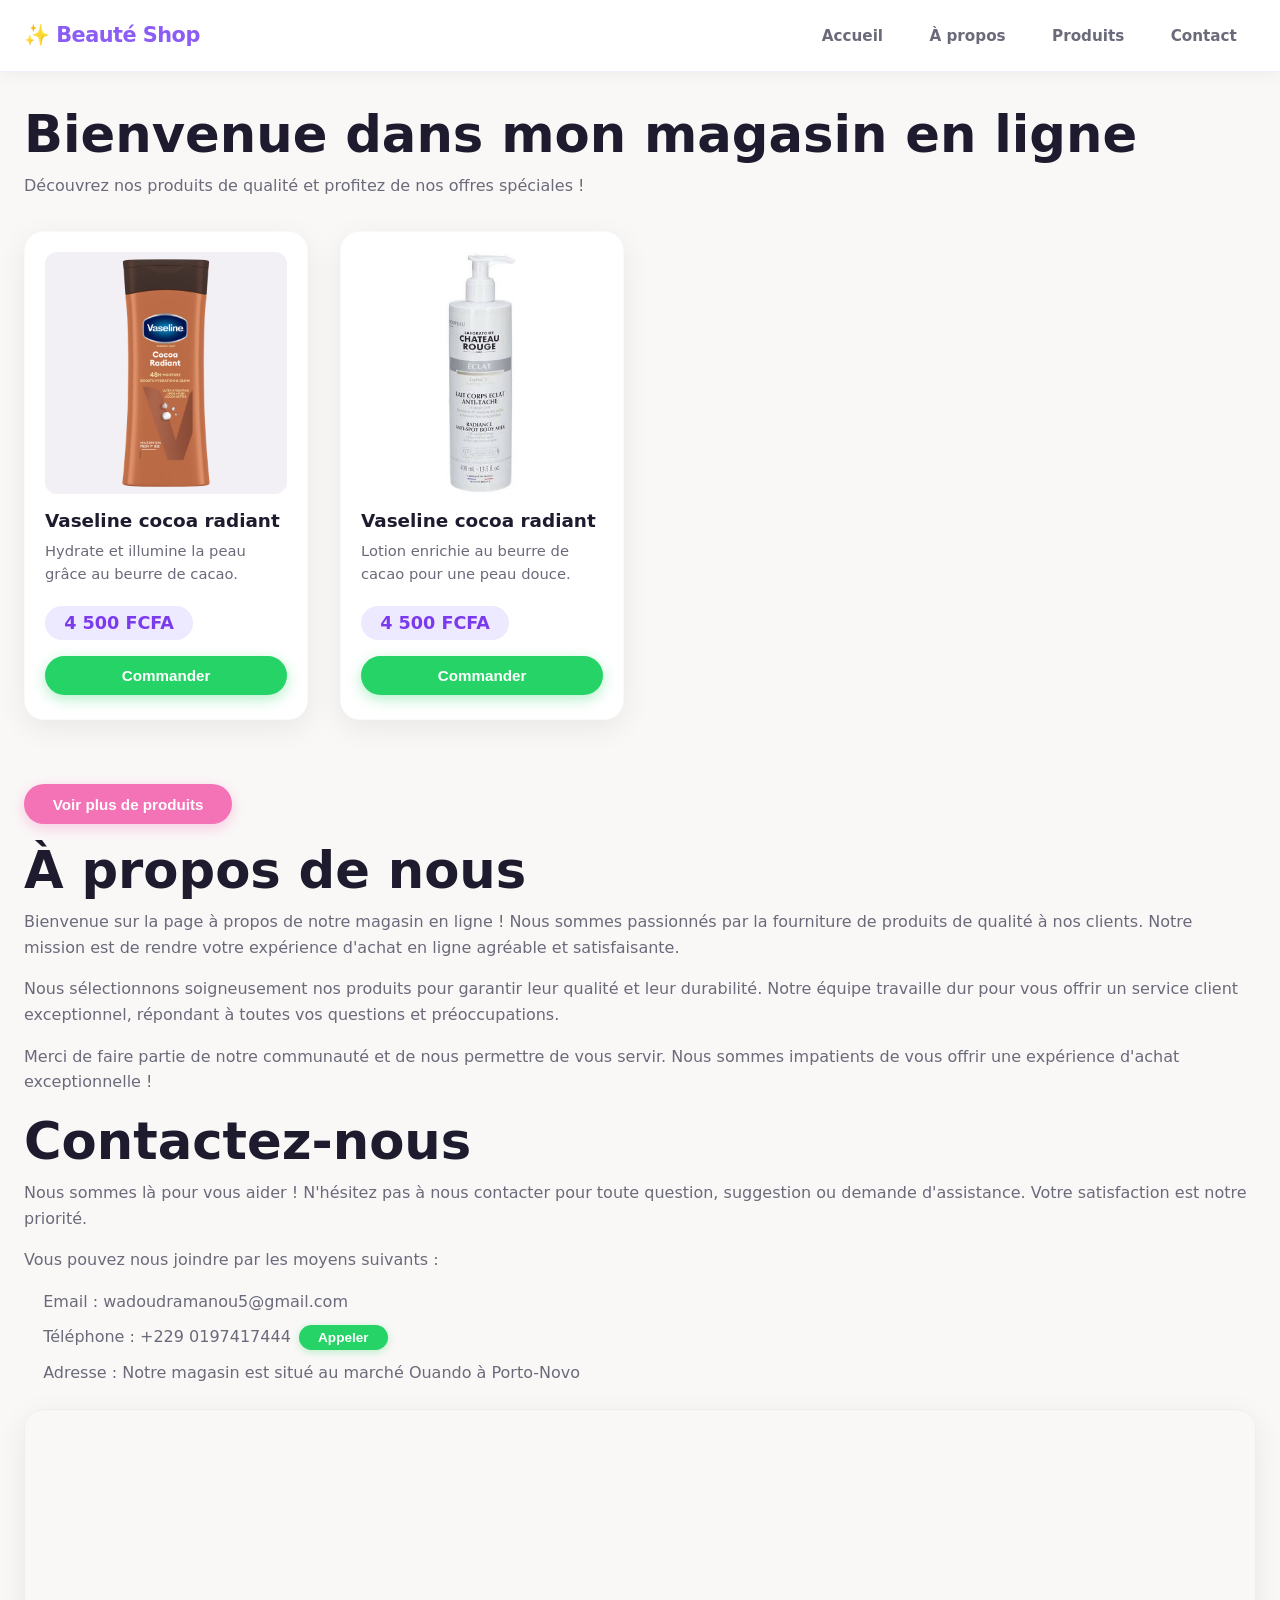
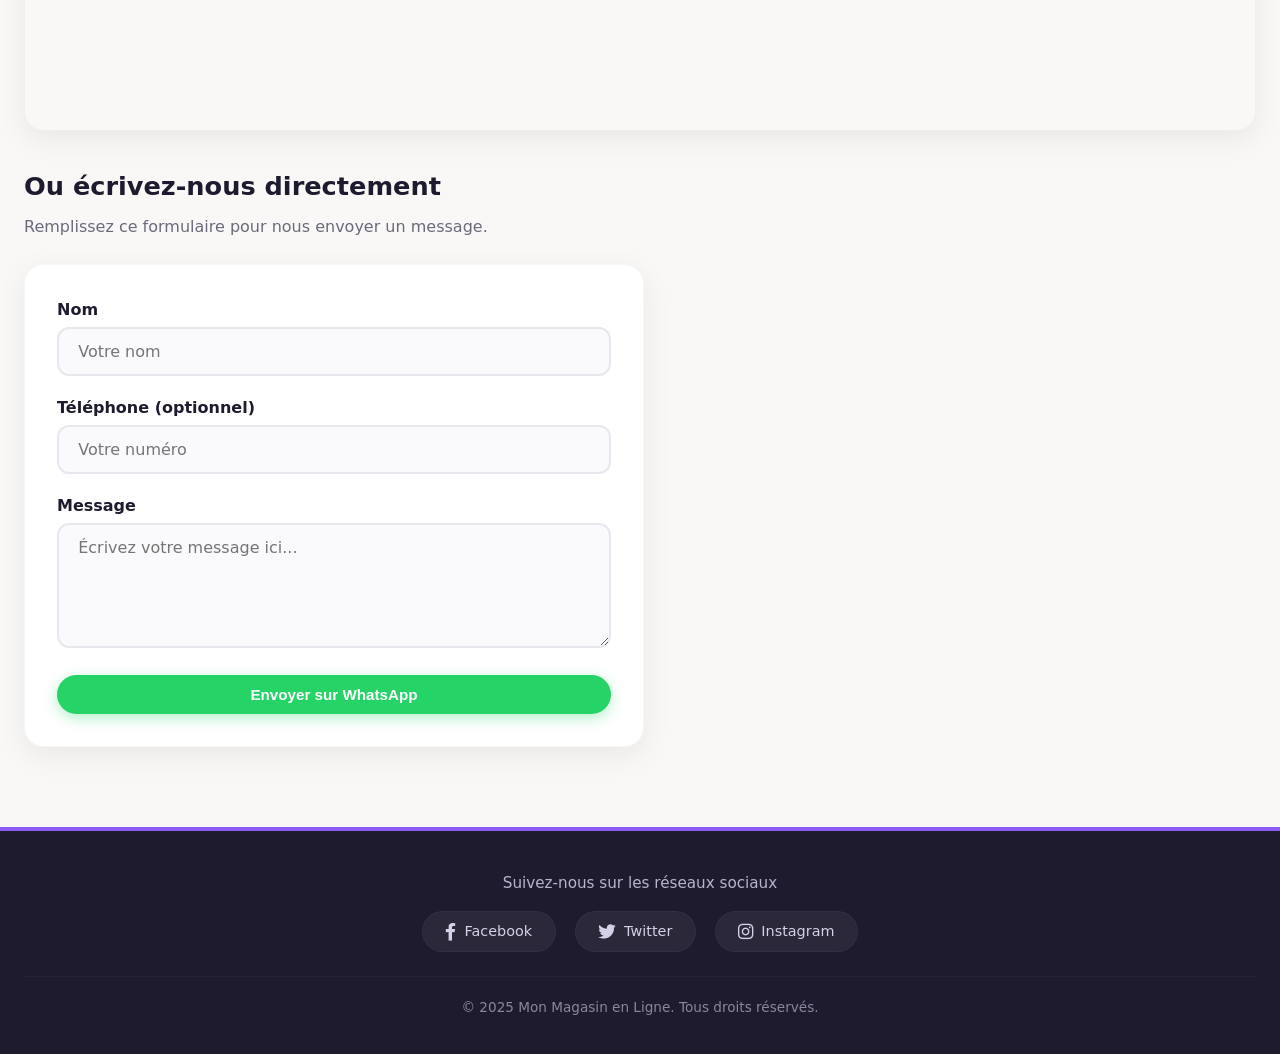
==== index.html @ 0a206b2e "bbbbbb" ====
<!DOCTYPE html>
<html lang="fr">
<head>
    <meta charset="UTF-8" />
    <meta name="viewport" content="width=device-width, initial-scale=1.0" />
    <title>Magasin en ligne - Cosmétiques</title>
    <!-- Font Awesome 6 -->
    <link rel="stylesheet" href="https://cdnjs.cloudflare.com/ajax/libs/font-awesome/6.0.0-beta3/css/all.min.css" />
    <style>
        /* ============================================================
                   RESET & BASE
                   ============================================================ */
        *,
        *::before,
        *::after {
            margin: 0;
            padding: 0;
            box-sizing: border-box;
        }

        html {
            scroll-behavior: smooth;
        }

        body {
            font-family: 'Segoe UI', Roboto, system-ui, -apple-system, sans-serif;
            background: #faf8f7;
            color: #2d2a2a;
            line-height: 1.6;
            display: flex;
            flex-direction: column;
            min-height: 100vh;
        }

        img {
            max-width: 100%;
            height: auto;
            display: block;
        }

        a {
            text-decoration: none;
            color: inherit;
        }

        ul {
            list-style: none;
        }

        /* ============================================================
                   COULEURS & VARIABLES
                   ============================================================ */
        :root {
            --primary: #8b5cf6;
            --primary-dark: #7c3aed;
            --secondary: #f472b6;
            --accent: #fbbf24;
            --dark: #1e1b2e;
            --text: #2d2a2a;
            --text-light: #6b6a7a;
            --bg: #faf8f7;
            --white: #ffffff;
            --shadow: 0 8px 30px rgba(0, 0, 0, 0.07);
            --shadow-hover: 0 16px 48px rgba(0, 0, 0, 0.12);
            --radius: 20px;
            --radius-sm: 12px;
            --transition: 0.3s cubic-bezier(0.4, 0, 0.2, 1);
            --font: 'Segoe UI', Roboto, system-ui, sans-serif;
        }

        /* ============================================================
                   TYPOGRAPHIE
                   ============================================================ */
        h1,
        h2,
        h3,
        h4 {
            font-weight: 700;
            line-height: 1.2;
            color: var(--dark);
        }

        h1 {
            font-size: clamp(2rem, 5vw, 3.2rem);
            margin-bottom: 0.5rem;
        }

        h2 {
            font-size: clamp(1.4rem, 3vw, 2rem);
            margin: 1.5rem 0 0.75rem;
        }

        p {
            margin-bottom: 1rem;
            color: var(--text-light);
        }

        .price {
            font-weight: 700;
            font-size: 1.25rem;
            color: var(--primary-dark);
            background: #ede9fe;
            display: inline-block;
            padding: 0.2rem 1rem;
            border-radius: 40px;
        }

        /* ============================================================
                   HEADER / NAVIGATION
                   ============================================================ */
        header {
            background: var(--white);
            box-shadow: 0 2px 16px rgba(0, 0, 0, 0.05);
            position: sticky;
            top: 0;
            z-index: 1000;
            padding: 0 1.5rem;
            display: flex;
            align-items: center;
            justify-content: space-between;
            min-height: 72px;
            border-bottom: 1px solid rgba(139, 92, 246, 0.10);
        }

        header::before {
            content: "✨ Beauté Shop";
            font-weight: 700;
            font-size: 1.3rem;
            color: var(--primary);
            letter-spacing: -0.5px;
        }

        .menu-toggle {
            display: none;
            flex-direction: column;
            gap: 5px;
            background: transparent;
            border: none;
            cursor: pointer;
            padding: 8px 4px;
            z-index: 1001;
        }

        .menu-toggle .hamburger-line {
            width: 28px;
            height: 3px;
            background: var(--dark);
            border-radius: 4px;
            transition: var(--transition);
            transform-origin: center;
        }

        .menu-toggle.active .hamburger-line:nth-child(1) {
            transform: rotate(45deg) translate(5px, 6px);
        }
        .menu-toggle.active .hamburger-line:nth-child(2) {
            opacity: 0;
        }
        .menu-toggle.active .hamburger-line:nth-child(3) {
            transform: rotate(-45deg) translate(5px, -6px);
        }

        nav {
            display: flex;
            align-items: center;
        }

        nav ul {
            display: flex;
            gap: 0.5rem;
            align-items: center;
        }

        nav ul li a {
            padding: 0.6rem 1.2rem;
            border-radius: 40px;
            font-weight: 600;
            font-size: 0.95rem;
            color: var(--text-light);
            transition: var(--transition);
            position: relative;
        }

        nav ul li a:hover,
        nav ul li a:focus {
            color: var(--primary);
            background: rgba(139, 92, 246, 0.08);
        }

        nav ul li a.active {
            color: var(--white);
            background: var(--primary);
        }

        .menu-overlay {
            display: none;
            position: fixed;
            inset: 0;
            background: rgba(0, 0, 0, 0.3);
            backdrop-filter: blur(4px);
            z-index: 998;
        }

        .menu-overlay.open {
            display: block;
        }

        /* ============================================================
                   MAIN
                   ============================================================ */
        main {
            flex: 1;
            max-width: 1280px;
            margin: 0 auto;
            padding: 2rem 1.5rem 3rem;
            width: 100%;
        }

        /* ============================================================
                   PRODUITS – GRILLE
                   ============================================================ */
        .product-grid {
            display: grid;
            grid-template-columns: repeat(auto-fill, minmax(260px, 1fr));
            gap: 2rem;
            margin: 2rem 0;
        }

        .product {
            background: var(--white);
            border-radius: var(--radius);
            padding: 1.25rem 1.25rem 1.5rem;
            box-shadow: var(--shadow);
            transition: var(--transition);
            display: flex;
            flex-direction: column;
            align-items: flex-start;
            border: 1px solid rgba(0, 0, 0, 0.02);
        }

        .product:hover {
            transform: translateY(-6px);
            box-shadow: var(--shadow-hover);
            border-color: rgba(139, 92, 246, 0.15);
        }

        .product img {
            width: 100%;
            aspect-ratio: 1 / 1;
            object-fit: cover;
            border-radius: var(--radius-sm);
            background: #f3f0f5;
            margin-bottom: 1rem;
            transition: var(--transition);
        }

        .product:hover img {
            transform: scale(1.02);
        }

        .product h2 {
            font-size: 1.15rem;
            margin: 0 0 0.4rem;
            color: var(--dark);
        }

        .product p {
            font-size: 0.92rem;
            color: var(--text-light);
            flex: 1;
            margin-bottom: 1rem;
        }

        .product .price {
            font-size: 1.1rem;
            margin: 0.25rem 0 1rem;
            background: #ede9fe;
            padding: 0.2rem 1.2rem;
            border-radius: 40px;
            color: var(--primary-dark);
        }

        .btn,
        .WhatsApp-btn,
        .whatsapp-submit,
        .more {
            display: inline-flex;
            align-items: center;
            justify-content: center;
            gap: 0.5rem;
            padding: 0.7rem 1.8rem;
            border-radius: 40px;
            font-weight: 600;
            font-size: 0.95rem;
            border: none;
            cursor: pointer;
            transition: var(--transition);
            background: var(--primary);
            color: var(--white);
            box-shadow: 0 4px 14px rgba(139, 92, 246, 0.3);
        }

        .btn:hover,
        .WhatsApp-btn:hover,
        .whatsapp-submit:hover,
        .more:hover {
            background: var(--primary-dark);
            transform: scale(1.02);
            box-shadow: 0 6px 20px rgba(139, 92, 246, 0.4);
        }

        .btn:active,
        .WhatsApp-btn:active,
        .whatsapp-submit:active,
        .more:active {
            transform: scale(0.96);
        }

        .WhatsApp-btn {
            background: #25d366;
            box-shadow: 0 4px 14px rgba(37, 211, 102, 0.35);
            width: 100%;
            justify-content: center;
        }

        .WhatsApp-btn:hover {
            background: #1ebe5c;
            box-shadow: 0 6px 20px rgba(37, 211, 102, 0.45);
        }

        .whatsapp-submit {
            background: #25d366;
            box-shadow: 0 4px 14px rgba(37, 211, 102, 0.35);
            width: 100%;
        }

        .whatsapp-submit:hover {
            background: #1ebe5c;
        }

        .more {
            background: var(--secondary);
            box-shadow: 0 4px 14px rgba(244, 114, 182, 0.35);
            margin: 2rem 0 1rem;
        }

        .more:hover {
            background: #ec4899;
            box-shadow: 0 6px 20px rgba(244, 114, 182, 0.45);
        }

        /* ============================================================
                   LIENS PRODUITS (catégories)
                   ============================================================ */
        .liensproduits {
            display: flex;
            flex-wrap: wrap;
            gap: 1rem;
            margin: 1.5rem 0 2rem;
        }

        .liensproduits a {
            padding: 0.7rem 1.8rem;
            border-radius: 40px;
            font-weight: 600;
            background: var(--white);
            color: var(--primary);
            border: 2px solid var(--primary);
            transition: var(--transition);
            cursor: pointer;
            box-shadow: var(--shadow);
        }

        .liensproduits a:hover {
            background: var(--primary);
            color: var(--white);
            transform: translateY(-2px);
        }

        .liensproduits a.active-cat {
            background: var(--primary);
            color: var(--white);
        }

        /* ============================================================
                   SECTIONS PRODUITS (peau noire / blanche)
                   ============================================================ */
        .produitpeaunoir,
        .produitpeaublanche {
            margin: 2rem 0;
        }

        .produitpeaunoir .message,
        .produitpeaublanche .message {
            background: linear-gradient(135deg, #ede9fe 0%, #f3e8ff 100%);
            padding: 1rem 2rem;
            border-radius: var(--radius-sm);
            margin-bottom: 1.5rem;
            border-left: 5px solid var(--primary);
        }

        .produitpeaunoir .message p,
        .produitpeaublanche .message p {
            font-weight: 700;
            font-size: 1.2rem;
            color: var(--dark);
            margin: 0;
        }

        /* ============================================================
                   FORMULAIRE DE CONTACT
                   ============================================================ */
        .form-title {
            margin-top: 2.5rem;
            font-size: 1.6rem;
        }

        .form-subtitle {
            color: var(--text-light);
            margin-bottom: 1.5rem;
        }

        .contact-form {
            background: var(--white);
            padding: 2rem;
            border-radius: var(--radius);
            box-shadow: var(--shadow);
            max-width: 620px;
            margin: 1.5rem 0 2rem;
            border: 1px solid rgba(0, 0, 0, 0.03);
        }

        .contact-form label {
            font-weight: 600;
            display: block;
            margin-bottom: 0.3rem;
            color: var(--dark);
        }

        .contact-form input,
        .contact-form textarea {
            width: 100%;
            padding: 0.8rem 1.2rem;
            border: 2px solid #e9e6ed;
            border-radius: var(--radius-sm);
            font-size: 1rem;
            transition: var(--transition);
            background: #faf9fc;
            font-family: var(--font);
            margin-bottom: 1.2rem;
        }

        .contact-form input:focus,
        .contact-form textarea:focus {
            outline: none;
            border-color: var(--primary);
            background: var(--white);
            box-shadow: 0 0 0 4px rgba(139, 92, 246, 0.12);
        }

        .contact-form textarea {
            resize: vertical;
            min-height: 120px;
        }

        /* ============================================================
                   MAP
                   ============================================================ */
        .map-container {
            border-radius: var(--radius);
            overflow: hidden;
            box-shadow: var(--shadow);
            margin: 1.5rem 0;
            border: 1px solid rgba(0, 0, 0, 0.04);
        }

        .map-container iframe {
            width: 100%;
            height: 320px;
            border: 0;
            display: block;
        }

        /* ============================================================
                   CONTACT – LISTE
                   ============================================================ */
        main ul {
            margin: 1rem 0 1.5rem;
            padding-left: 1.2rem;
        }

        main ul li {
            margin-bottom: 0.6rem;
            color: var(--text-light);
            display: flex;
            align-items: center;
            flex-wrap: wrap;
            gap: 0.5rem;
        }

        main ul li .whatsapp-button {
            background: #25d366;
            border: none;
            color: #fff;
            padding: 0.3rem 1.2rem;
            border-radius: 40px;
            font-weight: 600;
            font-size: 0.85rem;
            cursor: pointer;
            transition: var(--transition);
            box-shadow: 0 2px 8px rgba(37, 211, 102, 0.3);
        }

        main ul li .whatsapp-button:hover {
            background: #1ebe5c;
            transform: scale(1.04);
        }

        /* ============================================================
                   FOOTER
                   ============================================================ */
        .footer {
            background: var(--dark);
            color: #c8c4d6;
            text-align: center;
            padding: 2.5rem 1.5rem 1.5rem;
            margin-top: auto;
            border-top: 4px solid var(--primary);
        }

        .footer p {
            color: #b8b4cc;
            margin-bottom: 0.75rem;
            font-size: 0.95rem;
        }

        .social-media {
            display: flex;
            justify-content: center;
            gap: 1.2rem;
            flex-wrap: wrap;
            margin: 1rem 0 1.5rem;
        }

        .social-media a {
            display: inline-flex;
            align-items: center;
            gap: 0.5rem;
            padding: 0.5rem 1.4rem;
            border-radius: 40px;
            background: rgba(255, 255, 255, 0.06);
            color: #d4d0e6;
            font-weight: 500;
            transition: var(--transition);
            font-size: 0.9rem;
            backdrop-filter: blur(4px);
            border: 1px solid rgba(255, 255, 255, 0.04);
        }

        .social-media a:hover {
            background: var(--primary);
            color: var(--white);
            transform: translateY(-3px);
            border-color: var(--primary);
            box-shadow: 0 8px 24px rgba(139, 92, 246, 0.3);
        }

        .social-media a i {
            font-size: 1.1rem;
        }

        .footer .copyright {
            font-size: 0.85rem;
            opacity: 0.7;
            margin-top: 1.2rem;
            border-top: 1px solid rgba(255, 255, 255, 0.05);
            padding-top: 1.2rem;
        }

        /* ============================================================
                   RESPONSIVE
                   ============================================================ */
        @media (max-width: 992px) {
            .product-grid {
                grid-template-columns: repeat(auto-fill, minmax(220px, 1fr));
                gap: 1.5rem;
            }
        }

        @media (max-width: 768px) {
            header {
                padding: 0 1rem;
                min-height: 64px;
            }

            header::before {
                font-size: 1.1rem;
            }

            .menu-toggle {
                display: flex;
            }

            nav {
                position: fixed;
                top: 0;
                right: -100%;
                width: 280px;
                max-width: 80vw;
                height: 100vh;
                background: var(--white);
                padding: 2rem 1.5rem;
                box-shadow: -8px 0 40px rgba(0, 0, 0, 0.1);
                transition: right 0.35s cubic-bezier(0.4, 0, 0.2, 1);
                z-index: 999;
                overflow-y: auto;
                display: block;
            }

            nav.open {
                right: 0;
            }

            nav ul {
                flex-direction: column;
                align-items: stretch;
                gap: 0.25rem;
                margin-top: 1.5rem;
            }

            nav ul li a {
                display: block;
                padding: 0.8rem 1rem;
                border-radius: var(--radius-sm);
                font-size: 1.05rem;
            }

            .menu-overlay.open {
                display: block;
            }

            .product-grid {
                grid-template-columns: repeat(auto-fill, minmax(180px, 1fr));
                gap: 1rem;
            }

            .product {
                padding: 1rem;
            }

            .contact-form {
                padding: 1.5rem;
            }

            .map-container iframe {
                height: 220px;
            }

            main {
                padding: 1.5rem 1rem 2rem;
            }

            .liensproduits a {
                padding: 0.5rem 1.2rem;
                font-size: 0.9rem;
            }

            .social-media a {
                padding: 0.4rem 1rem;
                font-size: 0.8rem;
            }
        }

        @media (max-width: 480px) {
            .product-grid {
                grid-template-columns: 1fr 1fr;
                gap: 0.8rem;
            }

            .product h2 {
                font-size: 1rem;
            }
            .product p {
                font-size: 0.82rem;
            }
            .product .price {
                font-size: 0.95rem;
                padding: 0.1rem 0.8rem;
            }
            .WhatsApp-btn {
                font-size: 0.8rem;
                padding: 0.5rem 1rem;
            }

            .btn,
            .more {
                font-size: 0.85rem;
                padding: 0.5rem 1.2rem;
            }

            .contact-form input,
            .contact-form textarea {
                padding: 0.6rem 1rem;
                font-size: 0.9rem;
            }

            header::before {
                font-size: 1rem;
            }

            .menu-toggle .hamburger-line {
                width: 24px;
                height: 2.5px;
            }

            .liensproduits {
                gap: 0.6rem;
            }
            .liensproduits a {
                padding: 0.4rem 1rem;
                font-size: 0.8rem;
            }
        }

        @media (max-width: 380px) {
            .product-grid {
                grid-template-columns: 1fr;
            }
        }

        /* ============================================================
                   UTILITAIRES & ANIMATIONS
                   ============================================================ */
        .text-center {
            text-align: center;
        }

        .mt-1 {
            margin-top: 1rem;
        }
        .mt-2 {
            margin-top: 2rem;
        }
        .mb-1 {
            margin-bottom: 1rem;
        }
        .mb-2 {
            margin-bottom: 2rem;
        }

        .badge {
            background: var(--accent);
            color: var(--dark);
            font-size: 0.7rem;
            font-weight: 700;
            padding: 0.15rem 0.8rem;
            border-radius: 40px;
            text-transform: uppercase;
            letter-spacing: 0.5px;
            display: inline-block;
        }

        .produitpeaunoir,
        .produitpeaublanche {
            animation: fadeUp 0.4s ease;
        }

        @keyframes fadeUp {
            from {
                opacity: 0;
                transform: translateY(18px);
            }
            to {
                opacity: 1;
                transform: translateY(0);
            }
        }

        ::-webkit-scrollbar {
            width: 8px;
        }
        ::-webkit-scrollbar-track {
            background: #f1edf5;
        }
        ::-webkit-scrollbar-thumb {
            background: var(--primary);
            border-radius: 10px;
        }
        ::-webkit-scrollbar-thumb:hover {
            background: var(--primary-dark);
        }
    </style>
</head>
<body>

    <!-- ============================================================
    HEADER
    ============================================================ -->
    <header>
        <button class="menu-toggle" aria-label="Ouvrir le menu" onclick="toggleMenu()">
            <span class="hamburger-line"></span>
            <span class="hamburger-line"></span>
            <span class="hamburger-line"></span>
        </button>

        <nav id="main-nav" role="navigation">
            <ul>
                <li><a href="#home" id="acceuil">Accueil</a></li>
                <li><a href="#about" id="about">À propos</a></li>
                <li><a href="produit.html" id="produits">Produits</a></li>
                <li><a href="#contact" id="contact">Contact</a></li>
            </ul>
        </nav>

        <div id="menu-overlay" class="menu-overlay" onclick="closeMenu()"></div>
    </header>

    <!-- ============================================================
    MAIN
    ============================================================ -->
    <main>

        <!-- ========== ACCUEIL ========== -->
        <section id="home">
            <h1>Bienvenue dans mon magasin en ligne</h1>
            <p>Découvrez nos produits de qualité et profitez de nos offres spéciales !</p>

            <div class="product-grid">
                <div class="product">
                    <img src="images/102844120.avif" alt="Vaseline cocoa Lotion" />
                    <h2>Vaseline cocoa radiant</h2>
                    <p>Hydrate et illumine la peau grâce au beurre de cacao.</p>
                    <span class="price">4 500 FCFA</span>
                    <button class="WhatsApp-btn">Commander</button>
                </div>
                <div class="product">
                    <img src="images/download.jpg" alt="Vaseline cocoa radiant Lotion" />
                    <h2>Vaseline cocoa radiant</h2>
                    <p>Lotion enrichie au beurre de cacao pour une peau douce.</p>
                    <span class="price">4 500 FCFA</span>
                    <button class="WhatsApp-btn">Commander</button>
                </div>
            </div>

            <button class="more" onclick="window.location.href='produit.html'">
                Voir plus de produits
            </button>
        </section>

        <!-- ========== À PROPOS ========== -->
        <section id="about">
            <h1>À propos de nous</h1>
            <p>Bienvenue sur la page à propos de notre magasin en ligne ! Nous sommes passionnés par la fourniture de produits de qualité à nos clients. Notre mission est de rendre votre expérience d'achat en ligne agréable et satisfaisante.</p>
            <p>Nous sélectionnons soigneusement nos produits pour garantir leur qualité et leur durabilité. Notre équipe travaille dur pour vous offrir un service client exceptionnel, répondant à toutes vos questions et préoccupations.</p>
            <p>Merci de faire partie de notre communauté et de nous permettre de vous servir. Nous sommes impatients de vous offrir une expérience d'achat exceptionnelle !</p>
        </section>

        <!-- ========== CONTACT ========== -->
        <section id="contact">
            <h1>Contactez-nous</h1>
            <p>Nous sommes là pour vous aider ! N'hésitez pas à nous contacter pour toute question, suggestion ou demande d'assistance. Votre satisfaction est notre priorité.</p>
            <p>Vous pouvez nous joindre par les moyens suivants :</p>
            <ul>
                <li>Email : wadoudramanou5@gmail.com</li>
                <li>
                    Téléphone : +229 0197417444
                    <a href="https://wa.me/2290197417444" class="whatsapp" target="_blank">
                        <button class="whatsapp-button">Appeler</button>
                    </a>
                </li>
                <li>Adresse : Notre magasin est situé au marché Ouando à Porto-Novo</li>
            </ul>

            <div class="map-container">
                <iframe
                src="https://www.google.com/maps/embed?pb=!1m18!1m12!1m3!1d1982.060106834703!2d2.6097918385247985!3d6.506463748371463!2m3!1f0!2f0!3f0!3m2!1i1024!2i768!4f13.1!3m3!1m2!1s0x103b50a2f3540283%3A0xc855970a7d862900!2sMarch%C3%A9%20Ouando%2C%20RNIE1%2C%20Porto-Novo!5e0!3m2!1sfr!2sbj!4v1784458458601!5m2!1sfr!2sbj"
                allowfullscreen=""
                loading="lazy"
                referrerpolicy="no-referrer-when-downgrade">
            </iframe>
        </div>

        <h2 class="form-title">Ou écrivez-nous directement</h2>
        <p class="form-subtitle">Remplissez ce formulaire pour nous envoyer un message.</p>

        <form id="contactForm" class="contact-form">
            <label for="nom">Nom</label>
            <input type="text" id="nom" name="nom" placeholder="Votre nom" required />

            <label for="telephone">Téléphone (optionnel)</label>
            <input type="number" id="telephone" name="telephone" placeholder="Votre numéro" />

            <label for="message">Message</label>
            <textarea id="message" name="message" placeholder="Écrivez votre message ici..." rows="5" required></textarea>

            <button type="submit" class="whatsapp-submit">Envoyer sur WhatsApp</button>
        </form>
    </section>

</main>

<!-- ============================================================
FOOTER
============================================================ -->
<footer class="footer">
    <p>Suivez-nous sur les réseaux sociaux</p>
    <div class="social-media">
        <a href="https://facebook.com" target="_blank"><i class="fab fa-facebook-f"></i> Facebook</a>
        <a href="https://twitter.com" target="_blank"><i class="fab fa-twitter"></i> Twitter</a>
        <a href="https://instagram.com" target="_blank"><i class="fab fa-instagram"></i> Instagram</a>
    </div>
    <p class="copyright">&copy; 2025 Mon Magasin en Ligne. Tous droits réservés.</p>
</footer>

<!-- ============================================================
SCRIPTS
============================================================ -->
<script>
    // ========== MENU MOBILE ==========
    function toggleMenu() {
        const nav = document.getElementById('main-nav');
        const overlay = document.getElementById('menu-overlay');
        const toggle = document.querySelector('.menu-toggle');
        nav.classList.toggle('open');
        overlay.classList.toggle('open');
        toggle.classList.toggle('active');
    }

    function closeMenu() {
        const nav = document.getElementById('main-nav');
        const overlay = document.getElementById('menu-overlay');
        const toggle = document.querySelector('.menu-toggle');
        nav.classList.remove('open');
        overlay.classList.remove('open');
        toggle.classList.remove('active');
    }

    // Fermeture du menu au clic sur un lien
    document.querySelectorAll('#main-nav a').forEach(link => {
        link.addEventListener('click', function(e) {
            // Si le lien est une ancre interne, fermer le menu
            if (this.getAttribute('href').startsWith('#')) {
                closeMenu();
                // Défilement fluide géré par CSS scroll-behavior, mais on peut ajouter un léger délai
                // pour que le menu se ferme avant le défilement
            }
        });
    });

    // ========== DÉFILEMENT FLUIDE POUR LES ANCRES (optionnel) ==========
    // Le CSS html { scroll-behavior: smooth; } gère déjà le défilement fluide.
    // On peut néanmoins ajouter un petit ajustement pour compenser la hauteur du header fixe.
    document.querySelectorAll('a[href^="#"]').forEach(anchor => {
        anchor.addEventListener('click', function(e) {
            const targetId = this.getAttribute('href');
            if (targetId === '#') return;
            const targetElement = document.querySelector(targetId);
            if (targetElement) {
                e.preventDefault();
                const headerHeight = document.querySelector('header').offsetHeight;
                const targetPosition = targetElement.getBoundingClientRect().top + window.pageYOffset - headerHeight;
                window.scrollTo({
                    top: targetPosition,
                    behavior: 'smooth'
                });
            }
        });
    });

    // ========== FORMULAIRES → WHATSAPP ==========
    document.querySelectorAll('.contact-form').forEach(form => {
        form.addEventListener('submit', function(e) {
            e.preventDefault();
            const nom = this.querySelector('input[name="nom"]')?.value || '';
            const tel = this.querySelector('input[name="telephone"]')?.value || '';
            const msg = this.querySelector('textarea[name="message"]')?.value || '';
            const texte = `Bonjour%20je%20suis%20${encodeURIComponent(nom)}%0ATéléphone%20:%20${encodeURIComponent(tel)}%0A%0A${encodeURIComponent(msg)}`;
            const url = `https://wa.me/2290197417444?text=${texte}`;
            window.open(url, '_blank');
        });
    });

    // ========== BOUTONS "COMMANDER" → WHATSAPP ==========
    document.querySelectorAll('.WhatsApp-btn').forEach(btn => {
        btn.addEventListener('click', function() {
            const product = this.closest('.product');
            const nom = product?.querySelector('h2')?.textContent || 'Produit';
            const prix = product?.querySelector('.price')?.textContent || '';
            const texte = `Bonjour%20je%20souhaite%20commander%20:%20${encodeURIComponent(nom)}%20(${encodeURIComponent(prix)})`;
            const url = `https://wa.me/2290197417444?text=${texte}`;
            window.open(url, '_blank');
        });
    });
</script>

</body>
</html>
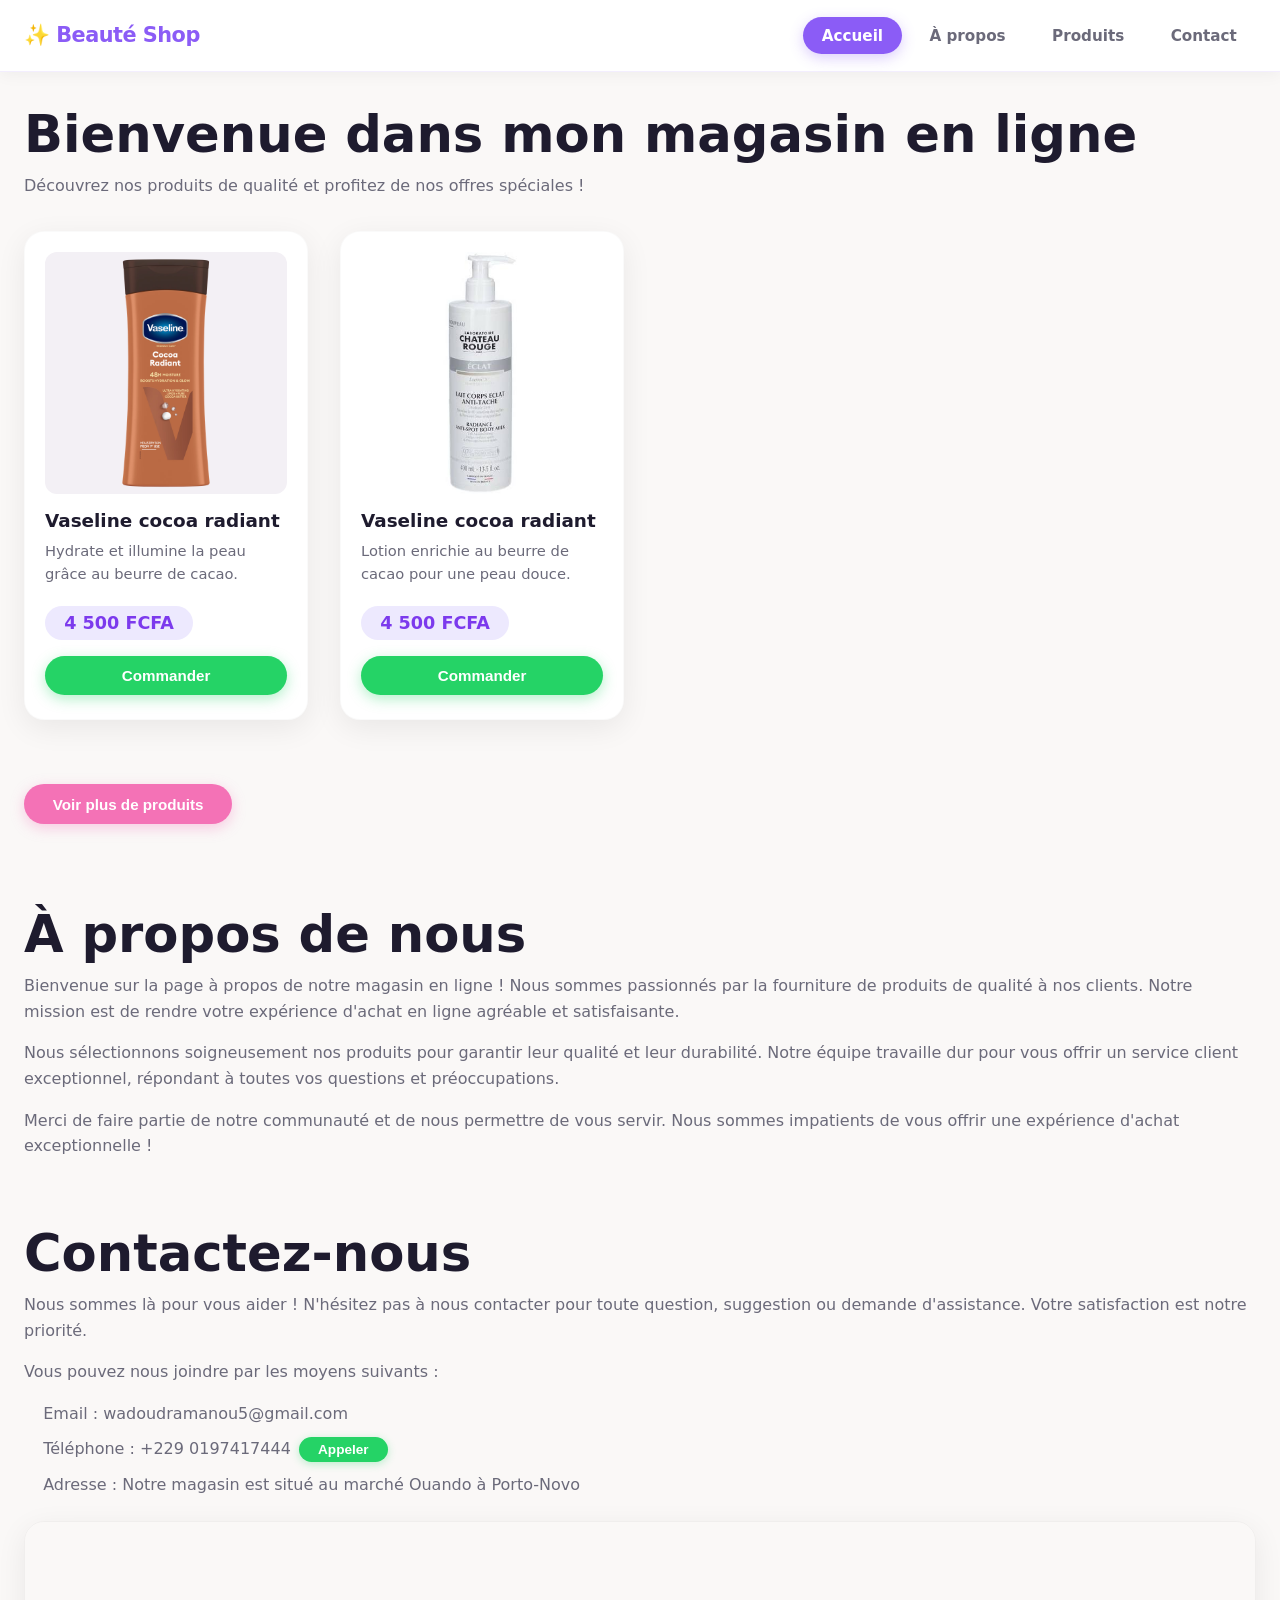
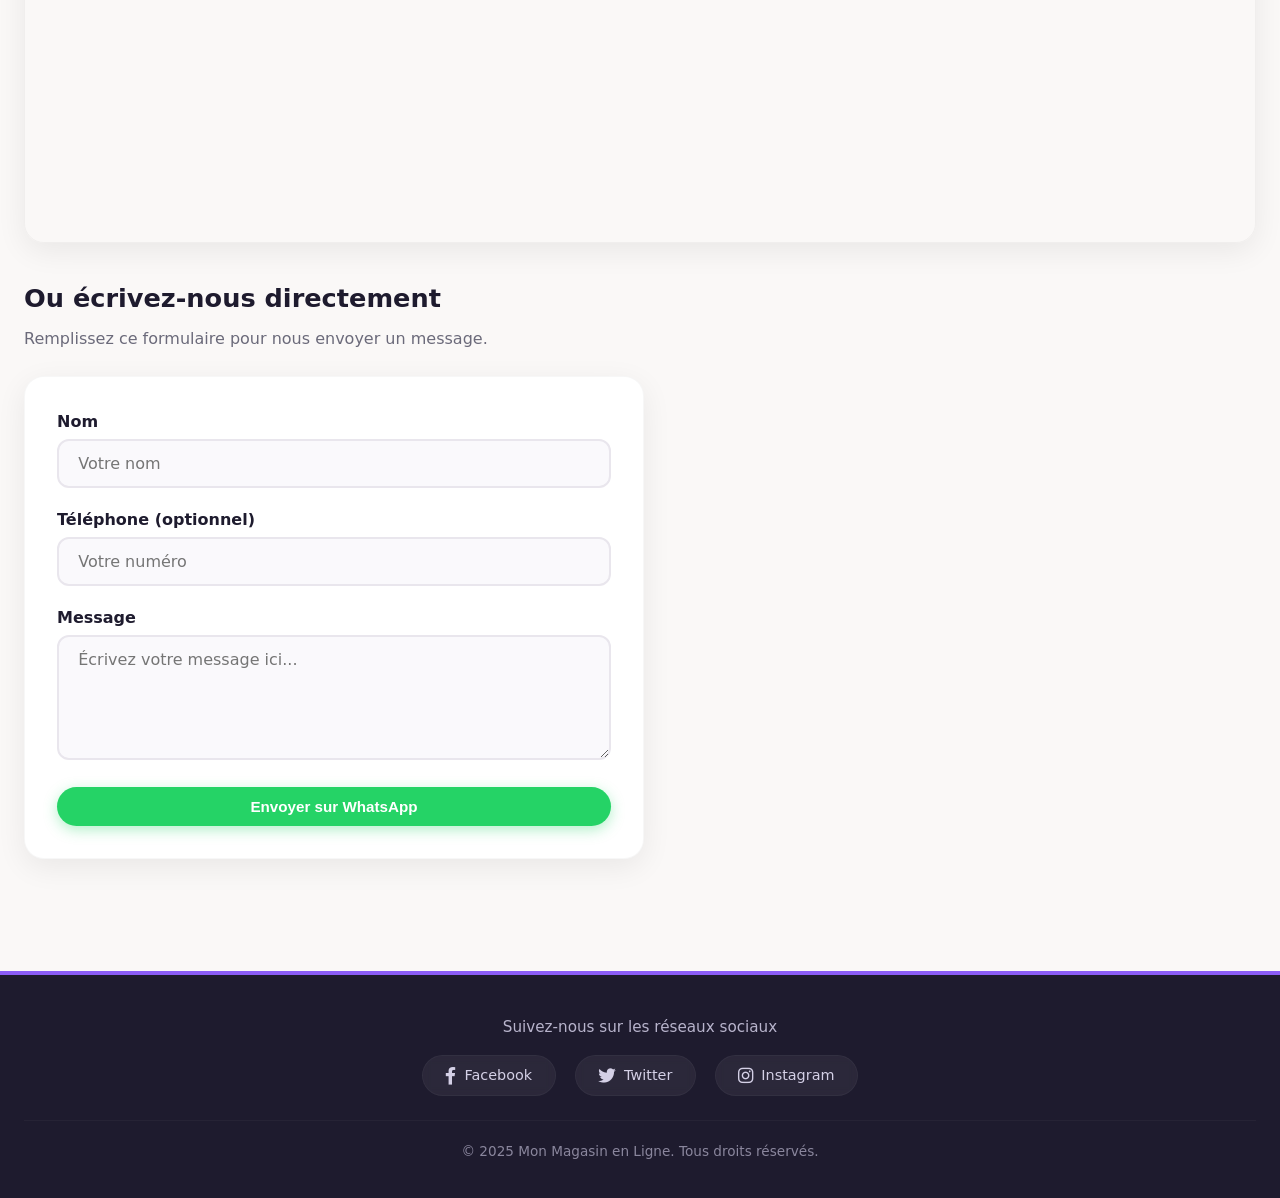
==== commit a894e876: "lien repris" ====
--- a/index.html
+++ b/index.html
@@ -190,6 +190,7 @@
         nav ul li a.active {
             color: var(--white);
             background: var(--primary);
+            box-shadow: 0 4px 14px rgba(139, 92, 246, 0.3);
         }
 
         .menu-overlay {
@@ -206,7 +207,7 @@
         }
 
         /* ============================================================
-                   MAIN
+                   MAIN & SECTIONS (animations fade-in)
                    ============================================================ */
         main {
             flex: 1;
@@ -214,6 +215,76 @@
             margin: 0 auto;
             padding: 2rem 1.5rem 3rem;
             width: 100%;
+        }
+
+        section {
+            opacity: 0;
+            transform: translateY(30px);
+            transition: opacity 0.8s ease, transform 0.8s ease;
+            margin-bottom: 4rem;
+            scroll-margin-top: 80px; /* compensation pour header sticky */
+        }
+
+        section.visible {
+            opacity: 1;
+            transform: translateY(0);
+        }
+
+        /* délais progressifs pour les éléments internes */
+        section h1,
+        section h2,
+        section p,
+        section .product-grid,
+        section .liensproduits,
+        section .contact-form,
+        section .map-container,
+        section ul,
+        section .more {
+            opacity: 0;
+            transform: translateY(20px);
+            transition: opacity 0.6s ease, transform 0.6s ease;
+            transition-delay: 0.1s;
+        }
+
+        section.visible h1,
+        section.visible h2,
+        section.visible p,
+        section.visible .product-grid,
+        section.visible .liensproduits,
+        section.visible .contact-form,
+        section.visible .map-container,
+        section.visible ul,
+        section.visible .more {
+            opacity: 1;
+            transform: translateY(0);
+        }
+
+        .product-grid .product {
+            opacity: 0;
+            transform: translateY(20px);
+            transition: opacity 0.6s ease, transform 0.6s ease, box-shadow 0.3s ease;
+            transition-delay: 0.15s;
+        }
+
+        section.visible .product-grid .product {
+            opacity: 1;
+            transform: translateY(0);
+        }
+
+        .product-grid .product:nth-child(2) {
+            transition-delay: 0.25s;
+        }
+        .product-grid .product:nth-child(3) {
+            transition-delay: 0.35s;
+        }
+        .product-grid .product:nth-child(4) {
+            transition-delay: 0.45s;
+        }
+        .product-grid .product:nth-child(5) {
+            transition-delay: 0.55s;
+        }
+        .product-grid .product:nth-child(6) {
+            transition-delay: 0.65s;
         }
 
         /* ============================================================
@@ -669,6 +740,10 @@
                 padding: 0.4rem 1rem;
                 font-size: 0.8rem;
             }
+
+            section {
+                scroll-margin-top: 70px;
+            }
         }
 
         @media (max-width: 480px) {
@@ -935,21 +1010,7 @@
         toggle.classList.remove('active');
     }
 
-    // Fermeture du menu au clic sur un lien
-    document.querySelectorAll('#main-nav a').forEach(link => {
-        link.addEventListener('click', function(e) {
-            // Si le lien est une ancre interne, fermer le menu
-            if (this.getAttribute('href').startsWith('#')) {
-                closeMenu();
-                // Défilement fluide géré par CSS scroll-behavior, mais on peut ajouter un léger délai
-                // pour que le menu se ferme avant le défilement
-            }
-        });
-    });
-
-    // ========== DÉFILEMENT FLUIDE POUR LES ANCRES (optionnel) ==========
-    // Le CSS html { scroll-behavior: smooth; } gère déjà le défilement fluide.
-    // On peut néanmoins ajouter un petit ajustement pour compenser la hauteur du header fixe.
+    // ========== DÉFILEMENT FLUIDE AVEC COMPENSATION ==========
     document.querySelectorAll('a[href^="#"]').forEach(anchor => {
         anchor.addEventListener('click', function(e) {
             const targetId = this.getAttribute('href');
@@ -957,15 +1018,63 @@
             const targetElement = document.querySelector(targetId);
             if (targetElement) {
                 e.preventDefault();
+                // Fermer le menu mobile si ouvert
+                closeMenu();
+                // Calculer la position avec compensation du header
                 const headerHeight = document.querySelector('header').offsetHeight;
                 const targetPosition = targetElement.getBoundingClientRect().top + window.pageYOffset - headerHeight;
                 window.scrollTo({
                     top: targetPosition,
                     behavior: 'smooth'
                 });
+                // Mettre à jour le lien actif après le défilement
+                setTimeout(() => updateActiveLink(), 100);
             }
         });
     });
+
+    // ========== OBSERVER POUR ANIMATIONS FADE-IN ==========
+    const sections = document.querySelectorAll('section');
+    const observer = new IntersectionObserver((entries) => {
+        entries.forEach(entry => {
+            if (entry.isIntersecting) {
+                entry.target.classList.add('visible');
+            }
+        });
+    }, {
+        threshold: 0.15,
+        rootMargin: '0px 0px -50px 0px'
+    });
+    sections.forEach(section => observer.observe(section));
+
+    // ========== SURVILLANCE DU SCROLL POUR LIEN ACTIF ==========
+    const navLinks = document.querySelectorAll('#main-nav a[href^="#"]');
+
+    function updateActiveLink() {
+        const headerHeight = document.querySelector('header').offsetHeight;
+        let currentSectionId = '';
+
+        sections.forEach(section => {
+            const sectionTop = section.offsetTop - headerHeight - 50;
+            const sectionBottom = sectionTop + section.offsetHeight;
+            const scrollY = window.scrollY;
+
+            if (scrollY >= sectionTop && scrollY < sectionBottom) {
+                currentSectionId = section.getAttribute('id');
+            }
+        });
+
+        navLinks.forEach(link => {
+            link.classList.remove('active');
+            if (link.getAttribute('href') === '#' + currentSectionId) {
+                link.classList.add('active');
+            }
+        });
+    }
+
+    // Initialiser et écouter le scroll
+    window.addEventListener('scroll', updateActiveLink);
+    window.addEventListener('load', updateActiveLink);
 
     // ========== FORMULAIRES → WHATSAPP ==========
     document.querySelectorAll('.contact-form').forEach(form => {
@@ -974,7 +1083,8 @@
             const nom = this.querySelector('input[name="nom"]')?.value || '';
             const tel = this.querySelector('input[name="telephone"]')?.value || '';
             const msg = this.querySelector('textarea[name="message"]')?.value || '';
-            const texte = `Bonjour%20je%20suis%20${encodeURIComponent(nom)}%0ATéléphone%20:%20${encodeURIComponent(tel)}%0A%0A${encodeURIComponent(msg)}`;
+            const texte =
+                `Bonjour%20je%20suis%20${encodeURIComponent(nom)}%0ATéléphone%20:%20${encodeURIComponent(tel)}%0A%0A${encodeURIComponent(msg)}`;
             const url = `https://wa.me/2290197417444?text=${texte}`;
             window.open(url, '_blank');
         });
@@ -986,7 +1096,8 @@
             const product = this.closest('.product');
             const nom = product?.querySelector('h2')?.textContent || 'Produit';
             const prix = product?.querySelector('.price')?.textContent || '';
-            const texte = `Bonjour%20je%20souhaite%20commander%20:%20${encodeURIComponent(nom)}%20(${encodeURIComponent(prix)})`;
+            const texte =
+                `Bonjour%20je%20souhaite%20commander%20:%20${encodeURIComponent(nom)}%20(${encodeURIComponent(prix)})`;
             const url = `https://wa.me/2290197417444?text=${texte}`;
             window.open(url, '_blank');
         });
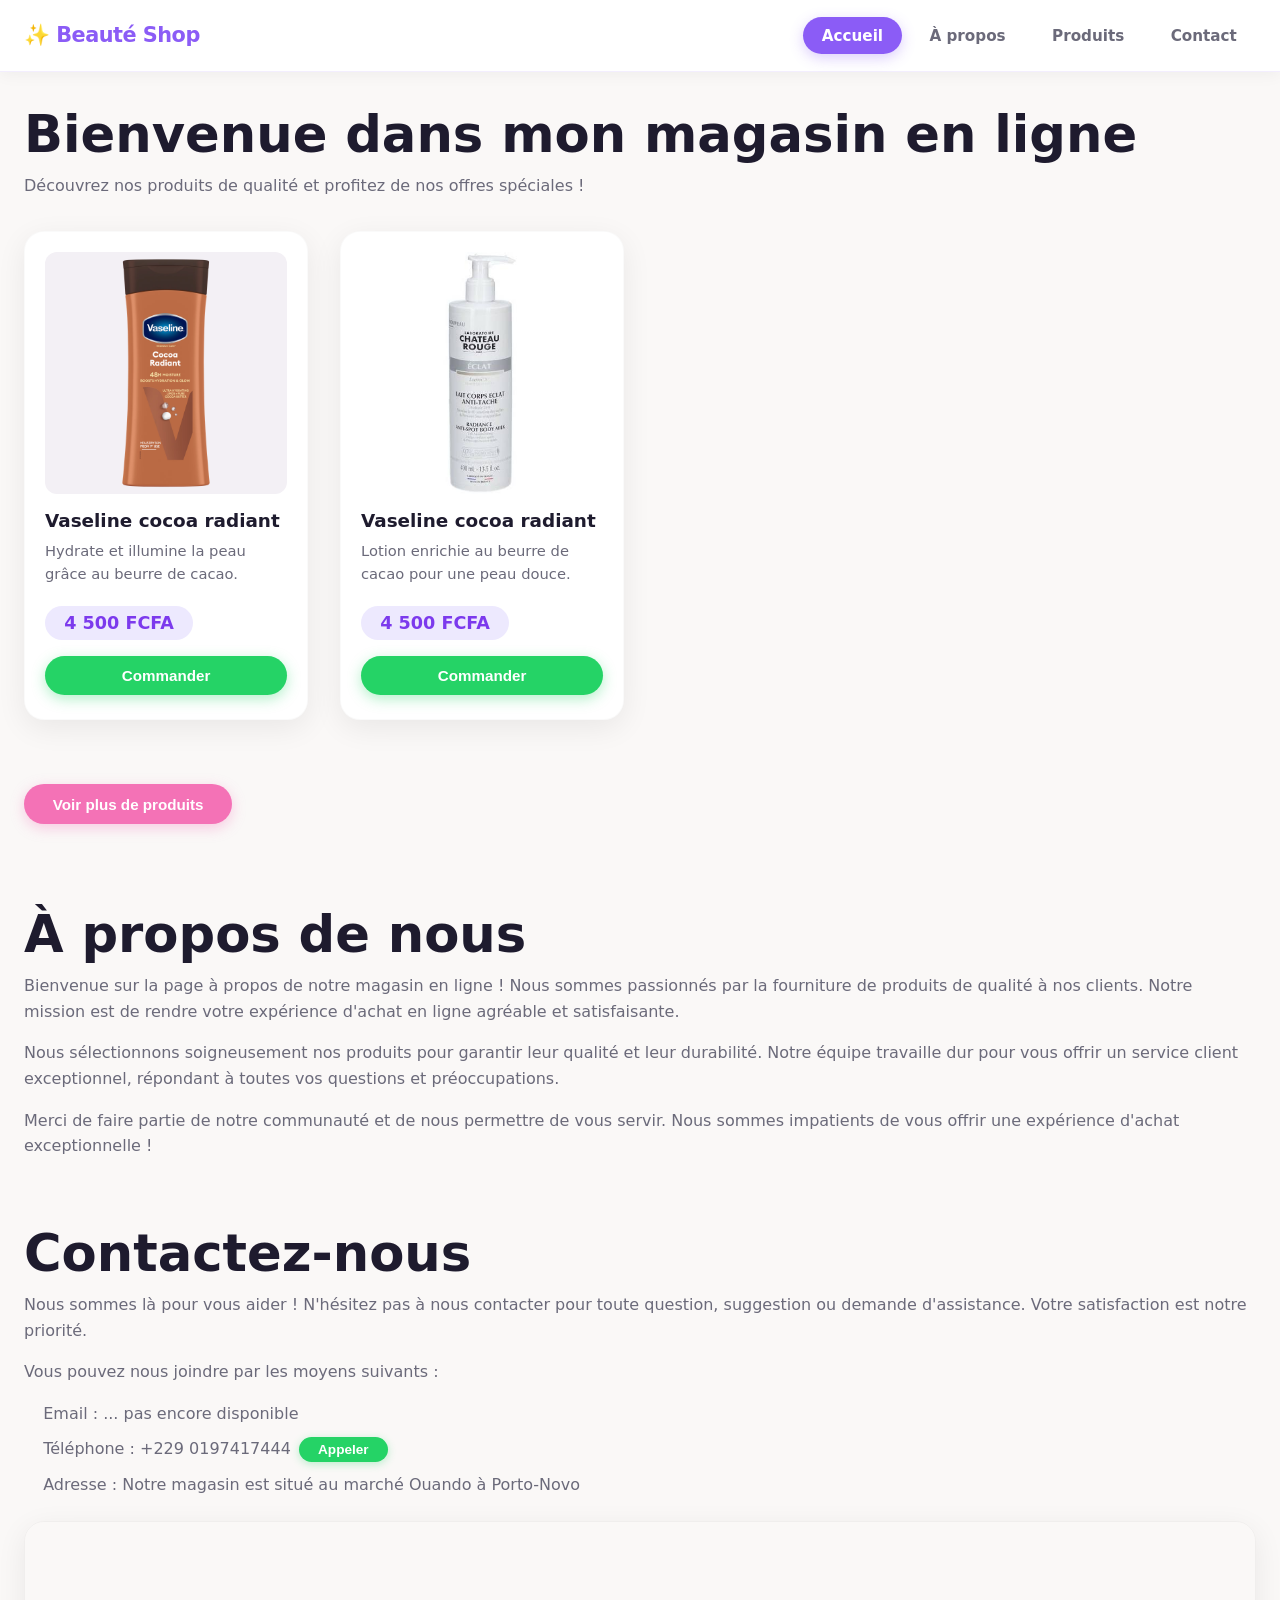
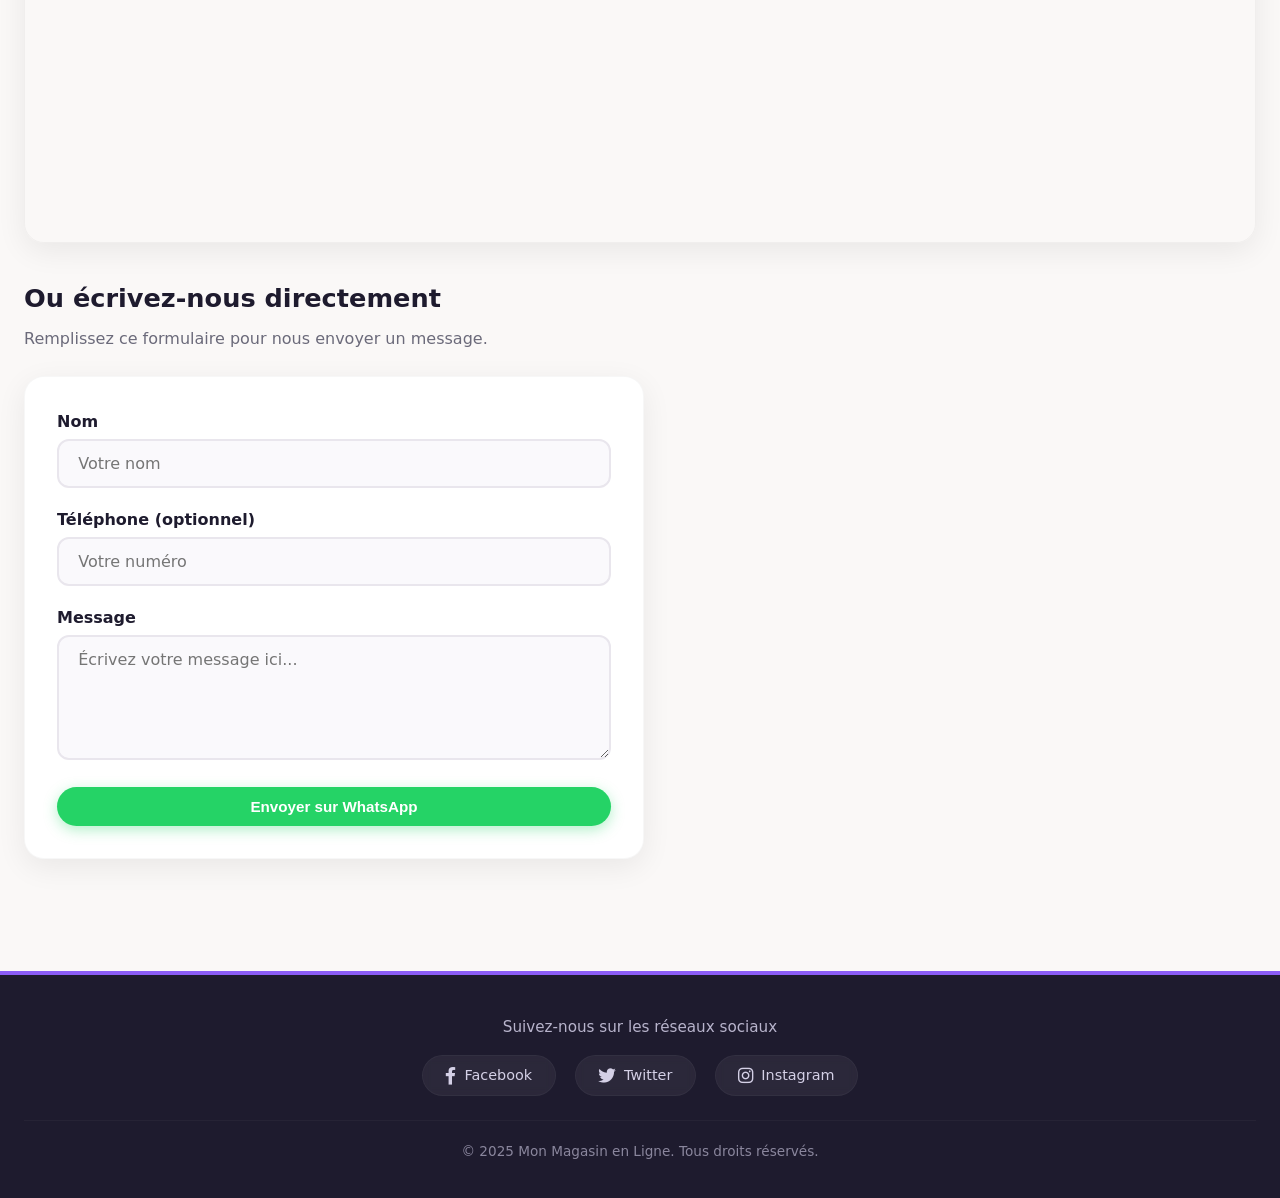
==== commit e46c9238: "css remake" ====
--- a/index.html
+++ b/index.html
@@ -936,7 +936,7 @@
             <p>Nous sommes là pour vous aider ! N'hésitez pas à nous contacter pour toute question, suggestion ou demande d'assistance. Votre satisfaction est notre priorité.</p>
             <p>Vous pouvez nous joindre par les moyens suivants :</p>
             <ul>
-                <li>Email : wadoudramanou5@gmail.com</li>
+                <li>Email : ... pas encore disponible</li>
                 <li>
                     Téléphone : +229 0197417444
                     <a href="https://wa.me/2290197417444" class="whatsapp" target="_blank">
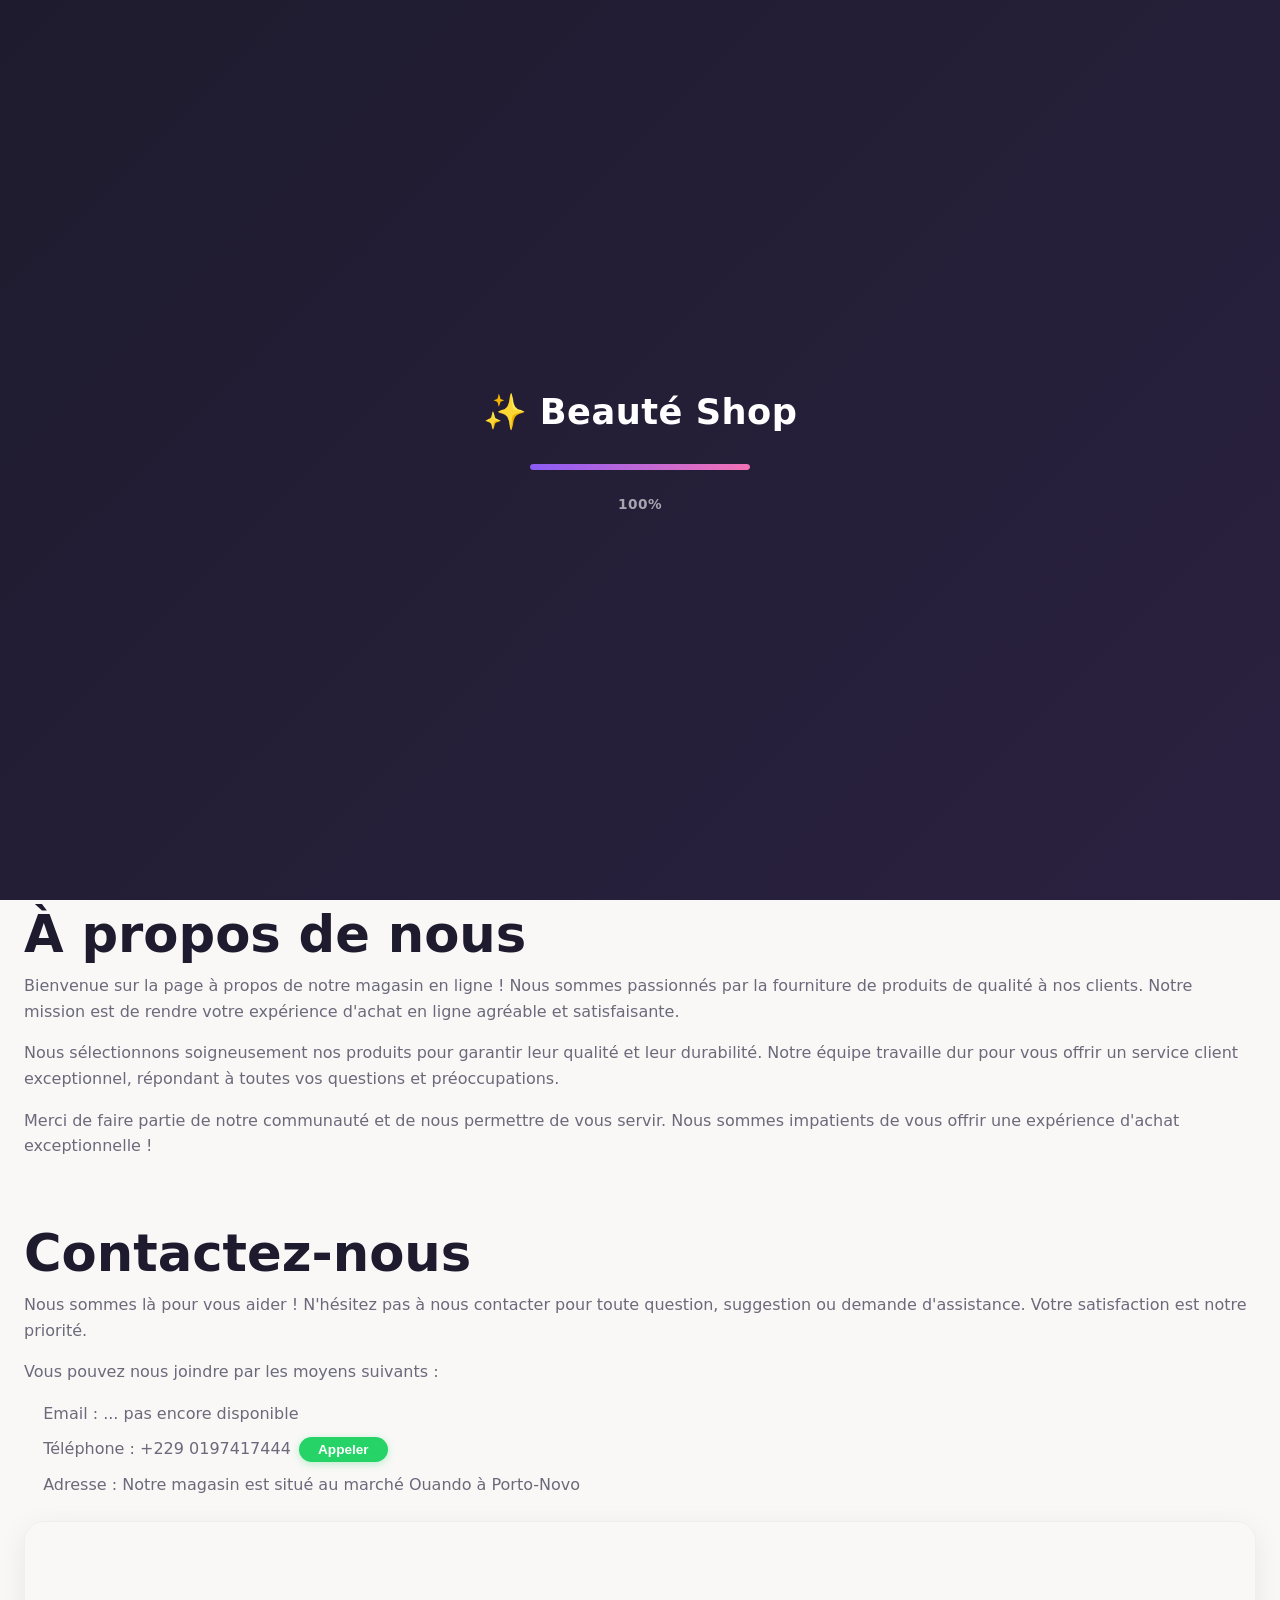
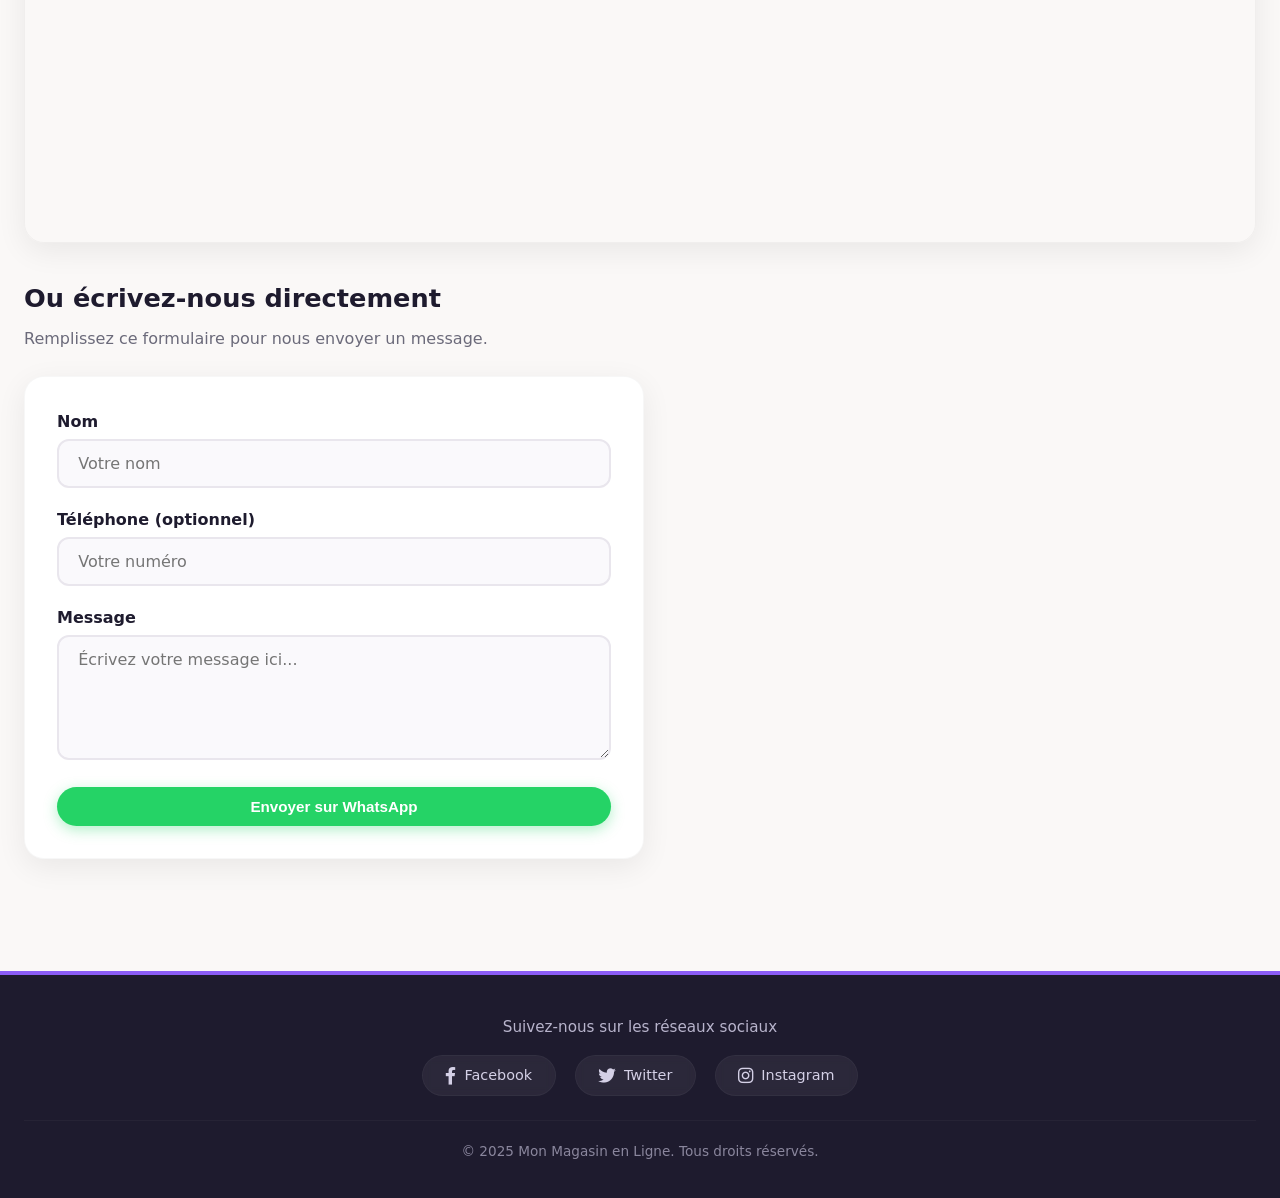
==== commit 23537fad: "ggg" ====
--- a/index.html
+++ b/index.html
@@ -103,6 +103,71 @@
             display: inline-block;
             padding: 0.2rem 1rem;
             border-radius: 40px;
+        }
+
+        /* ============================================================
+                   PRÉCHARGEMENT (écran de chargement)
+                   ============================================================ */
+        body.loading {
+            overflow: hidden;
+        }
+
+        #preloader {
+            position: fixed;
+            inset: 0;
+            background: linear-gradient(135deg, var(--dark) 0%, #2a2140 100%);
+            z-index: 3000;
+            display: flex;
+            flex-direction: column;
+            align-items: center;
+            justify-content: center;
+            gap: 1.5rem;
+            transition: opacity 0.6s ease, visibility 0.6s ease;
+        }
+
+        #preloader.hidden {
+            opacity: 0;
+            visibility: hidden;
+            pointer-events: none;
+        }
+
+        .preloader-logo {
+            font-size: clamp(1.6rem, 5vw, 2.2rem);
+            font-weight: 700;
+            color: var(--white);
+            letter-spacing: 0.5px;
+            display: flex;
+            align-items: center;
+            gap: 0.6rem;
+            animation: preloaderPulse 1.6s ease-in-out infinite;
+        }
+
+        @keyframes preloaderPulse {
+            0%, 100% { opacity: 1; transform: scale(1); }
+            50% { opacity: 0.75; transform: scale(0.97); }
+        }
+
+        .preloader-bar-track {
+            width: 220px;
+            max-width: 60vw;
+            height: 6px;
+            background: rgba(255, 255, 255, 0.15);
+            border-radius: 10px;
+            overflow: hidden;
+        }
+
+        .preloader-bar-fill {
+            height: 100%;
+            width: 0%;
+            background: linear-gradient(90deg, var(--primary), var(--secondary));
+            border-radius: 10px;
+        }
+
+        .preloader-percent {
+            color: rgba(255, 255, 255, 0.6);
+            font-size: 0.85rem;
+            font-weight: 600;
+            letter-spacing: 0.5px;
         }
 
         /* ============================================================
@@ -866,7 +931,18 @@
         }
     </style>
 </head>
-<body>
+<body class="loading">
+
+    <!-- ============================================================
+    ÉCRAN DE CHARGEMENT
+    ============================================================ -->
+    <div id="preloader">
+        <div class="preloader-logo">✨ Beauté Shop</div>
+        <div class="preloader-bar-track">
+            <div class="preloader-bar-fill" id="preloader-bar"></div>
+        </div>
+        <div class="preloader-percent" id="preloader-percent">0%</div>
+    </div>
 
     <!-- ============================================================
     HEADER
@@ -991,6 +1067,29 @@
 SCRIPTS
 ============================================================ -->
 <script>
+    // ========== ÉCRAN DE CHARGEMENT ==========
+    (function() {
+        const bar = document.getElementById('preloader-bar');
+        const percentEl = document.getElementById('preloader-percent');
+        const preloader = document.getElementById('preloader');
+        let progress = 0;
+
+        const interval = setInterval(() => {
+            progress += Math.random() * 15;
+            if (progress >= 100) progress = 100;
+            bar.style.width = progress + '%';
+            percentEl.textContent = Math.floor(progress) + '%';
+
+            if (progress >= 100) {
+                clearInterval(interval);
+                setTimeout(() => {
+                    preloader.classList.add('hidden');
+                    document.body.classList.remove('loading');
+                }, 350);
+            }
+        }, 150);
+    })();
+
     // ========== MENU MOBILE ==========
     function toggleMenu() {
         const nav = document.getElementById('main-nav');
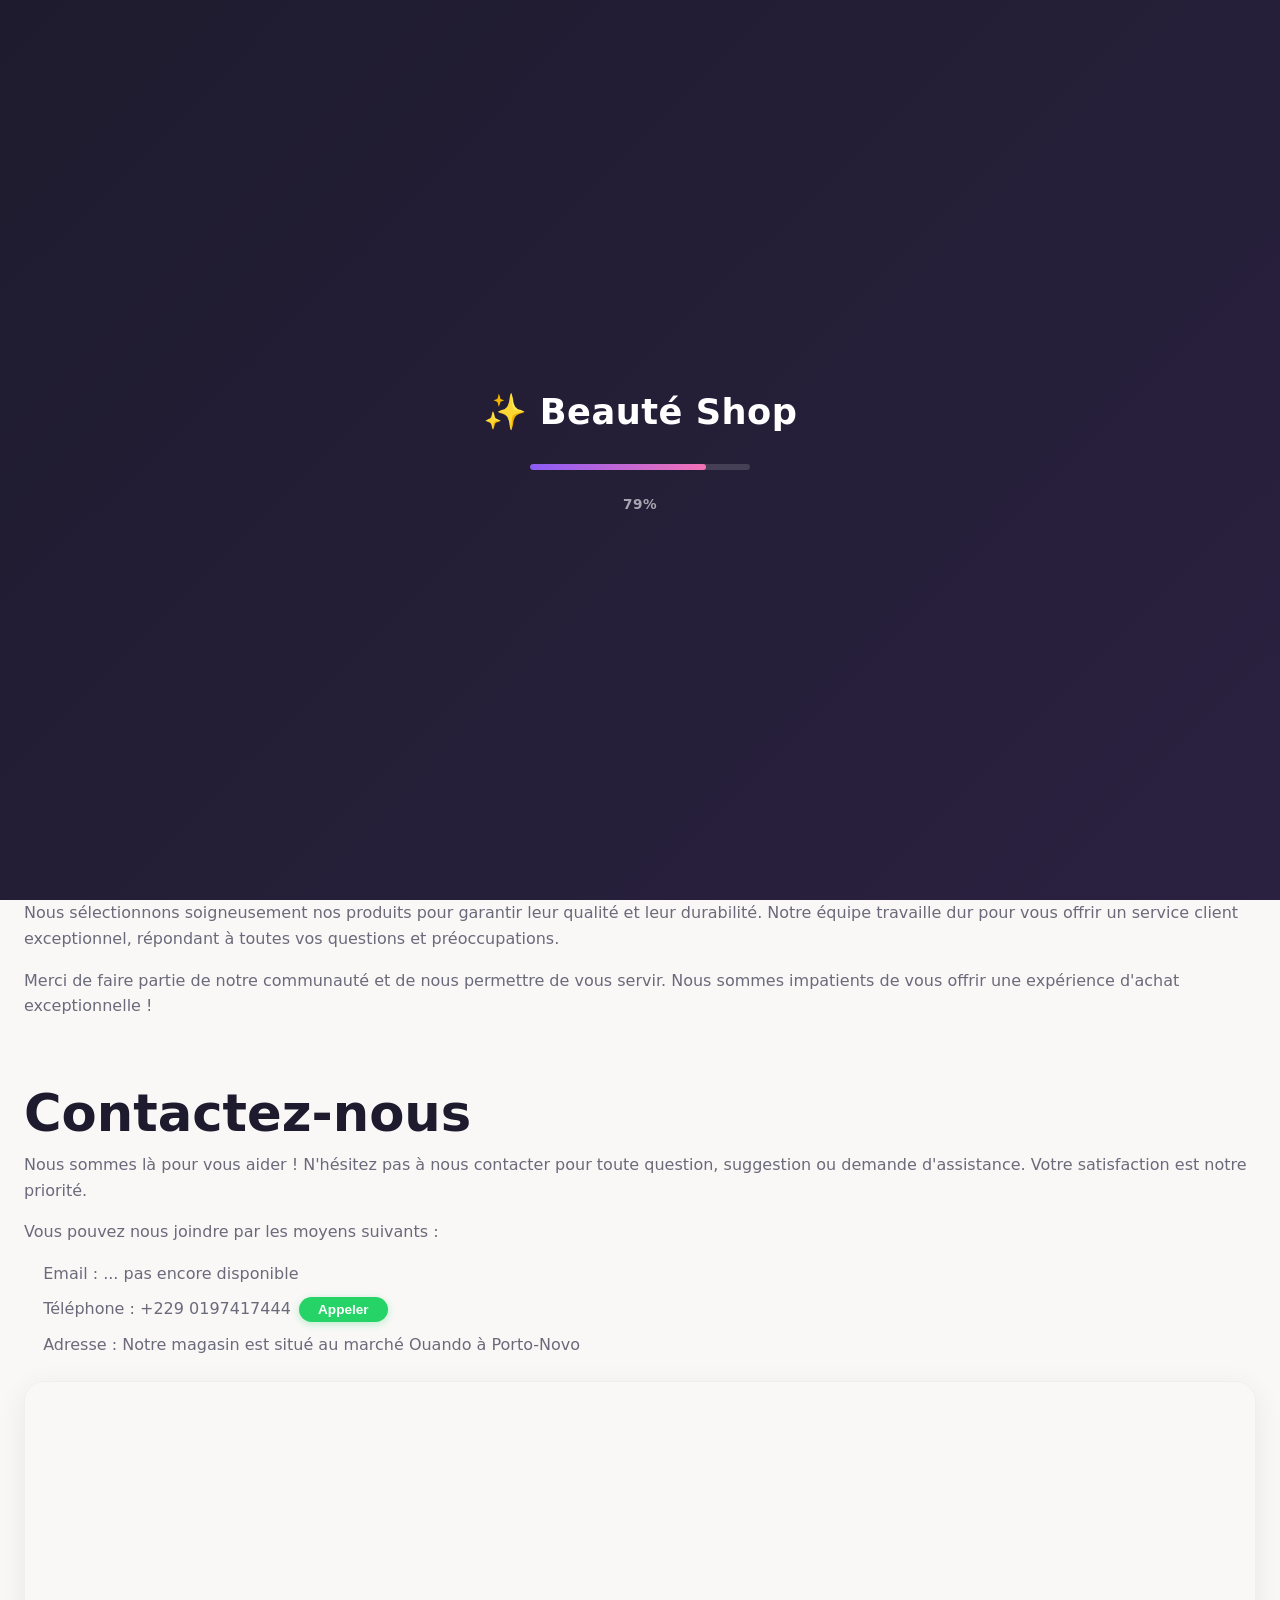
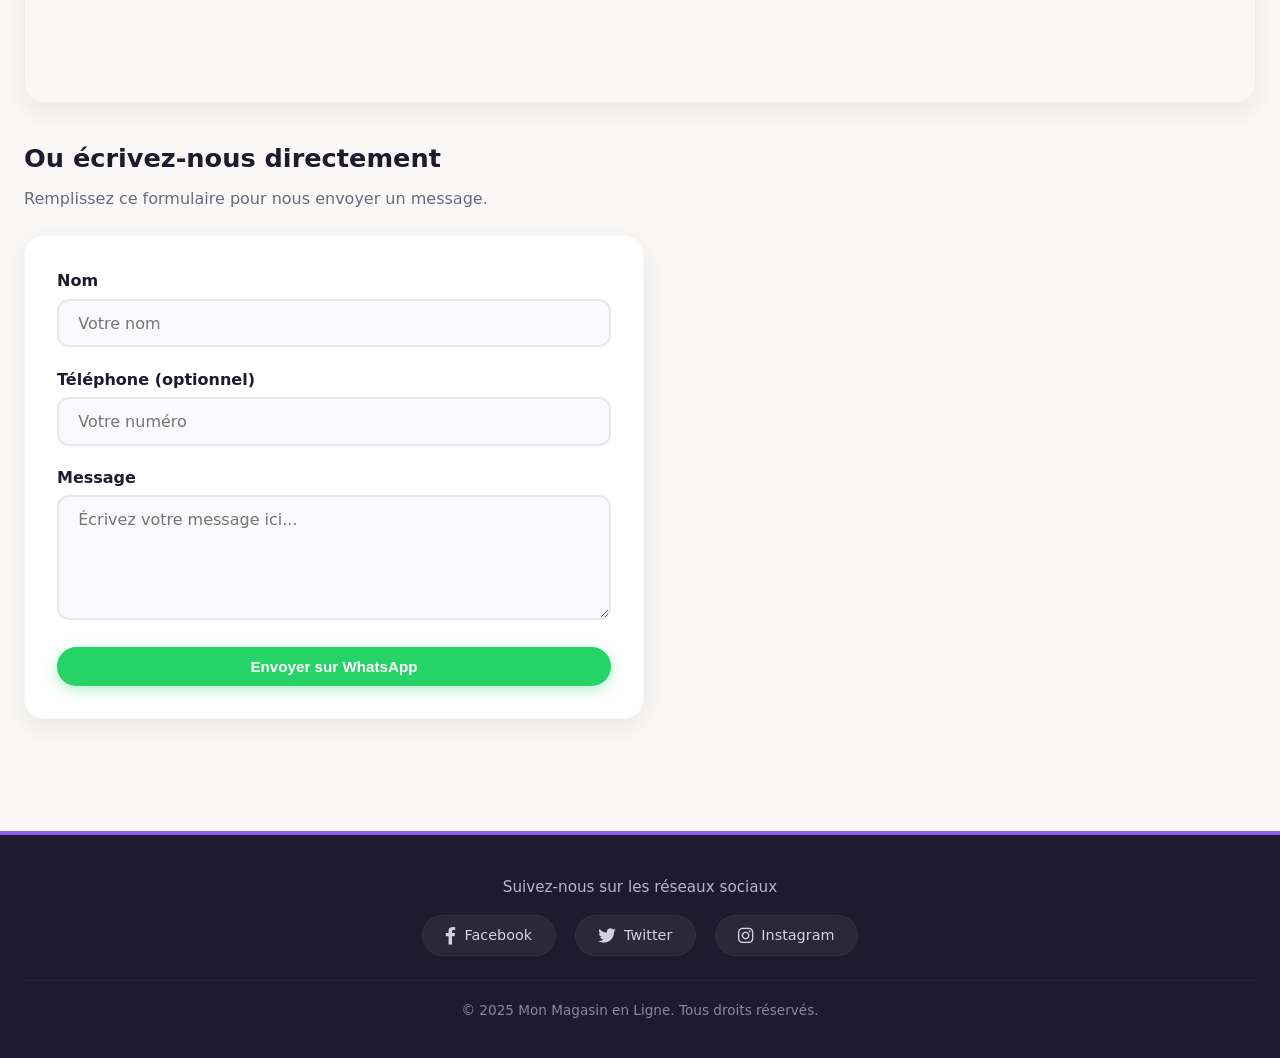
==== commit dafa8a95: "mise a jour" ====
--- a/index.html
+++ b/index.html
@@ -168,6 +168,203 @@
             font-size: 0.85rem;
             font-weight: 600;
             letter-spacing: 0.5px;
+        }
+
+        /* ============================================================
+                   HERO (section d'accueil e-commerce)
+                   ============================================================ */
+        .hero {
+            display: grid;
+            grid-template-columns: 1.05fr 0.95fr;
+            gap: 3rem;
+            align-items: center;
+            padding: 2rem 0 3rem;
+        }
+
+        .hero-badge {
+            display: inline-flex;
+            align-items: center;
+            gap: 0.4rem;
+            background: #ede9fe;
+            color: var(--primary-dark);
+            font-weight: 700;
+            font-size: 0.85rem;
+            padding: 0.45rem 1.1rem;
+            border-radius: 40px;
+            margin-bottom: 1.2rem;
+        }
+
+        .hero h1 {
+            margin-bottom: 1.2rem;
+        }
+
+        .hero-subtitle {
+            font-size: 1.05rem;
+            max-width: 480px;
+            margin-bottom: 2rem;
+        }
+
+        .hero-actions {
+            display: flex;
+            flex-wrap: wrap;
+            gap: 1rem;
+            margin-bottom: 2.5rem;
+        }
+
+        .hero-btn-secondary {
+            background: var(--white);
+            color: var(--primary);
+            border: 2px solid var(--primary);
+            box-shadow: none;
+        }
+
+        .hero-btn-secondary:hover {
+            background: var(--primary);
+            color: var(--white);
+        }
+
+        .hero-stats {
+            display: flex;
+            gap: 2rem;
+            flex-wrap: wrap;
+        }
+
+        .hero-stat {
+            display: flex;
+            flex-direction: column;
+        }
+
+        .hero-stat strong {
+            font-size: 1.4rem;
+            font-weight: 700;
+            color: var(--dark);
+        }
+
+        .hero-stat span {
+            font-size: 0.85rem;
+            color: var(--text-light);
+        }
+
+        .hero-visual {
+            position: relative;
+            display: flex;
+            align-items: center;
+            justify-content: center;
+            min-height: 380px;
+        }
+
+        .hero-blob {
+            position: absolute;
+            width: 340px;
+            height: 340px;
+            background: linear-gradient(135deg, var(--primary) 0%, var(--secondary) 100%);
+            border-radius: 62% 38% 55% 45% / 45% 55% 45% 55%;
+            opacity: 0.18;
+            filter: blur(2px);
+            animation: blobMove 8s ease-in-out infinite;
+        }
+
+        @keyframes blobMove {
+            0%, 100% { border-radius: 62% 38% 55% 45% / 45% 55% 45% 55%; transform: rotate(0deg); }
+            50% { border-radius: 45% 55% 42% 58% / 55% 45% 58% 42%; transform: rotate(8deg); }
+        }
+
+        .hero-image {
+            position: relative;
+            width: 260px;
+            height: 260px;
+            border-radius: 50%;
+            overflow: hidden;
+            box-shadow: var(--shadow-hover);
+            border: 6px solid var(--white);
+            z-index: 2;
+        }
+
+        .hero-image img {
+            width: 100%;
+            height: 100%;
+            object-fit: cover;
+        }
+
+        .hero-card {
+            position: absolute;
+            display: flex;
+            align-items: center;
+            gap: 0.6rem;
+            background: var(--white);
+            padding: 0.7rem 1.1rem;
+            border-radius: var(--radius-sm);
+            box-shadow: var(--shadow);
+            font-weight: 600;
+            font-size: 0.85rem;
+            color: var(--dark);
+            z-index: 3;
+            animation: floatCard 4s ease-in-out infinite;
+        }
+
+        .hero-card i {
+            color: var(--primary);
+            font-size: 1.1rem;
+        }
+
+        .hero-card-1 {
+            top: 10%;
+            left: -4%;
+            animation-delay: 0s;
+        }
+
+        .hero-card-2 {
+            bottom: 8%;
+            right: -6%;
+            animation-delay: 1.5s;
+        }
+
+        @keyframes floatCard {
+            0%, 100% { transform: translateY(0); }
+            50% { transform: translateY(-10px); }
+        }
+
+        @media (max-width: 900px) {
+            .hero {
+                grid-template-columns: 1fr;
+                text-align: center;
+                padding-top: 1rem;
+            }
+            .hero-subtitle {
+                margin-left: auto;
+                margin-right: auto;
+            }
+            .hero-actions,
+            .hero-stats {
+                justify-content: center;
+            }
+            .hero-visual {
+                min-height: 320px;
+                margin-top: 1rem;
+            }
+            .hero-image {
+                width: 220px;
+                height: 220px;
+            }
+            .hero-card {
+                font-size: 0.78rem;
+                padding: 0.55rem 0.9rem;
+            }
+            .hero-card-1 { left: 2%; }
+            .hero-card-2 { right: 2%; }
+        }
+
+        @media (max-width: 480px) {
+            .hero-stats {
+                gap: 1.2rem;
+            }
+            .hero-image {
+                width: 180px;
+                height: 180px;
+            }
+            .hero-card {
+                display: none;
+            }
         }
 
         /* ============================================================
@@ -971,31 +1168,43 @@
     ============================================================ -->
     <main>
 
-        <!-- ========== ACCUEIL ========== -->
-        <section id="home">
-            <h1>Bienvenue dans mon magasin en ligne</h1>
-            <p>Découvrez nos produits de qualité et profitez de nos offres spéciales !</p>
-
-            <div class="product-grid">
-                <div class="product">
-                    <img src="images/102844120.avif" alt="Vaseline cocoa Lotion" />
-                    <h2>Vaseline cocoa radiant</h2>
-                    <p>Hydrate et illumine la peau grâce au beurre de cacao.</p>
-                    <span class="price">4 500 FCFA</span>
-                    <button class="WhatsApp-btn">Commander</button>
+        <!-- ========== ACCUEIL / HERO ========== -->
+        <section id="home" class="hero">
+            <div class="hero-content">
+                <span class="hero-badge"><i class="fa-solid fa-sparkles"></i> Cosmétiques naturels & unifiants</span>
+                <h1>Révélez l'éclat naturel de votre peau</h1>
+                <p class="hero-subtitle">Des soins soigneusement sélectionnés pour peau noire et peau blanche — crèmes, lotions et sérums qui hydratent, unifient et subliment votre teint au quotidien.</p>
+                <div class="hero-actions">
+                    <button class="btn" onclick="window.location.href='produit.html'">
+                        <i class="fa-solid fa-bag-shopping"></i> Découvrir nos produits
+                    </button>
+                    <a href="https://wa.me/2290197417444" target="_blank" class="btn hero-btn-secondary">
+                        <i class="fa-brands fa-whatsapp"></i> Nous écrire
+                    </a>
                 </div>
-                <div class="product">
-                    <img src="images/download.jpg" alt="Vaseline cocoa radiant Lotion" />
-                    <h2>Vaseline cocoa radiant</h2>
-                    <p>Lotion enrichie au beurre de cacao pour une peau douce.</p>
-                    <span class="price">4 500 FCFA</span>
-                    <button class="WhatsApp-btn">Commander</button>
+                <div class="hero-stats">
+                    <div class="hero-stat">
+                        <strong>100%</strong>
+                        <span>Produits sélectionnés</span>
+                    </div>
+                    <div class="hero-stat">
+                        <strong>24h</strong>
+                        <span>Réponse rapide</span>
+                    </div>
+                    <div class="hero-stat">
+                        <strong>Porto-Novo</strong>
+                        <span>Retrait & livraison</span>
+                    </div>
                 </div>
             </div>
-
-            <button class="more" onclick="window.location.href='produit.html'">
-                Voir plus de produits
-            </button>
+            <div class="hero-visual">
+                <div class="hero-blob"></div>
+                <div class="hero-card hero-card-1"><i class="fa-solid fa-spa"></i> Soin naturel</div>
+                <div class="hero-card hero-card-2"><i class="fa-solid fa-droplet"></i> Hydratation intense</div>
+                <div class="hero-image">
+                    <img src="images/Creme-eclat-Ametis-2-600x600.png" alt="Produit vedette Beauté Shop" />
+                </div>
+            </div>
         </section>
 
         <!-- ========== À PROPOS ========== -->
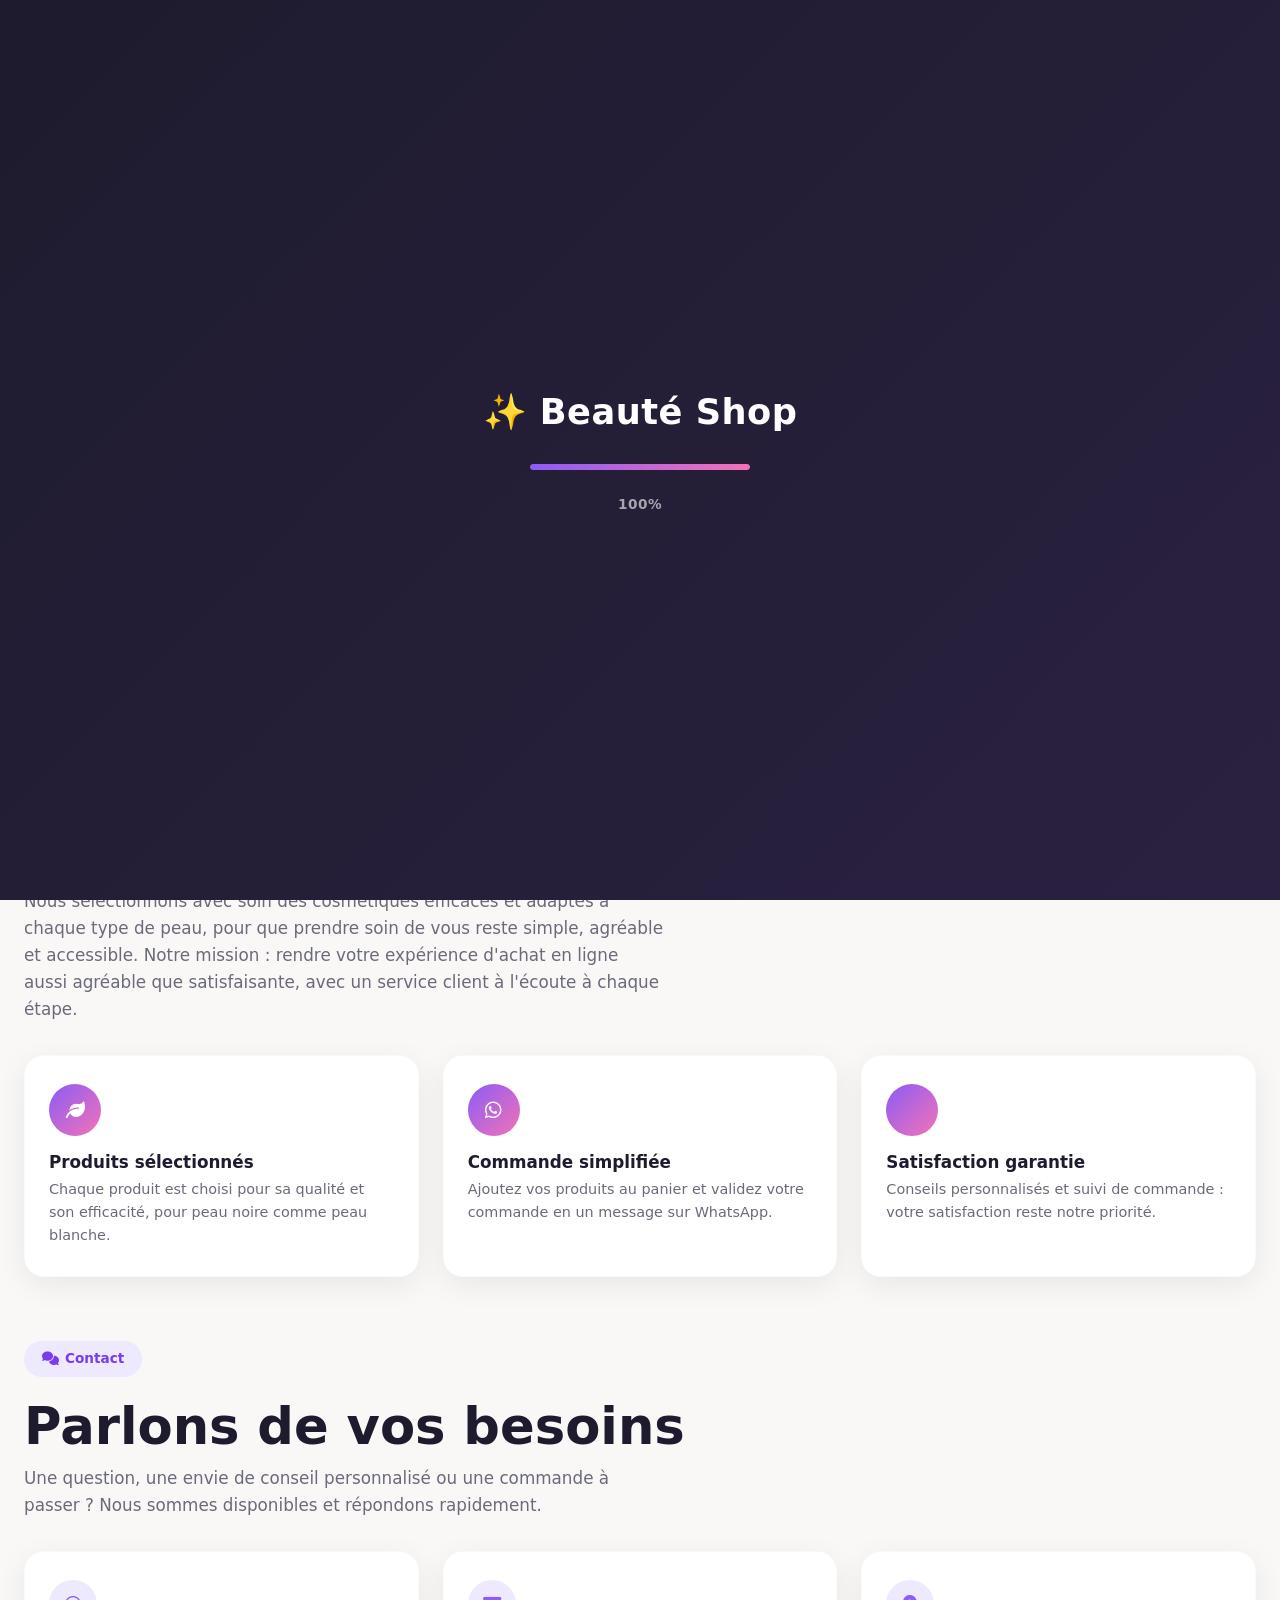
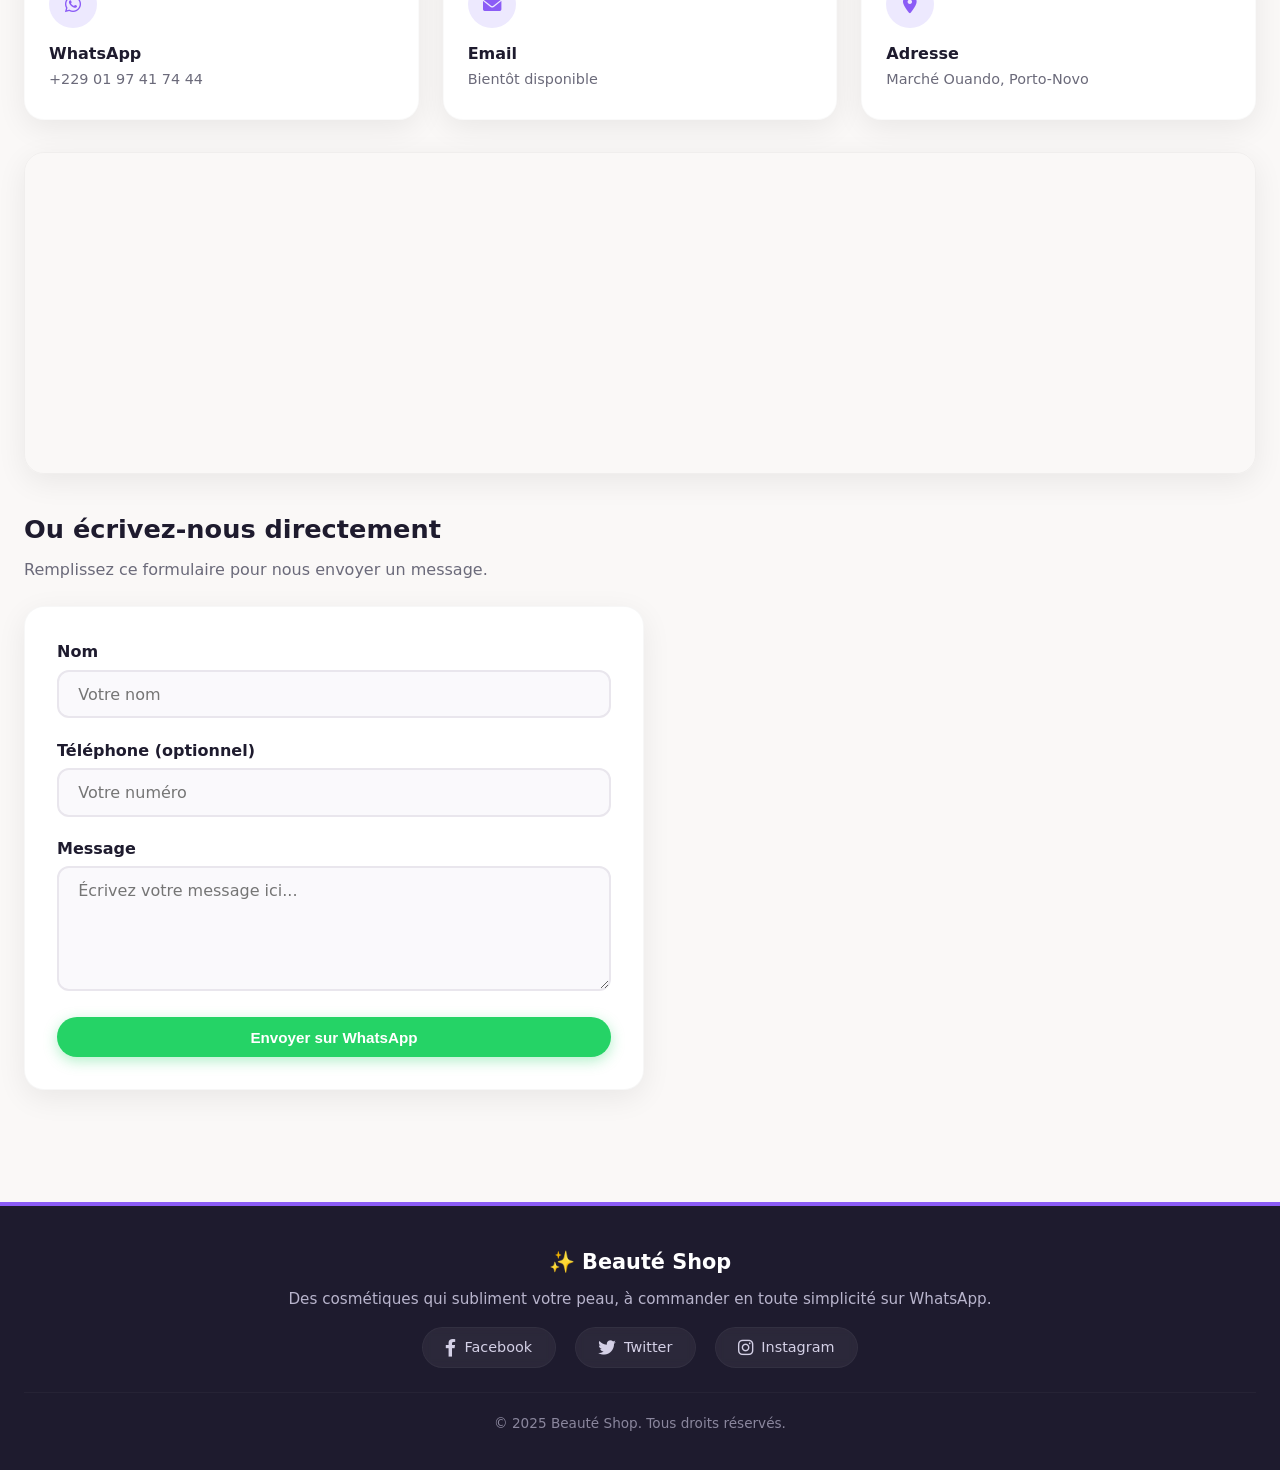
==== commit a9eb571f: "mise a jour" ====
--- a/index.html
+++ b/index.html
@@ -911,6 +911,136 @@
         }
 
         /* ============================================================
+                   BADGES & SOUS-TITRES DE SECTION (réutilisables)
+                   ============================================================ */
+        .section-badge {
+            display: inline-flex;
+            align-items: center;
+            gap: 0.4rem;
+            background: #ede9fe;
+            color: var(--primary-dark);
+            font-weight: 700;
+            font-size: 0.85rem;
+            padding: 0.45rem 1.1rem;
+            border-radius: 40px;
+            margin-bottom: 1.2rem;
+        }
+
+        .section-subtitle {
+            font-size: 1.05rem;
+            max-width: 640px;
+        }
+
+        /* ============================================================
+                   À PROPOS – GRILLE DE VALEURS
+                   ============================================================ */
+        .about-grid {
+            display: grid;
+            grid-template-columns: repeat(3, 1fr);
+            gap: 1.5rem;
+            margin-top: 2rem;
+        }
+
+        .about-feature {
+            background: var(--white);
+            border-radius: var(--radius);
+            padding: 1.75rem 1.5rem;
+            box-shadow: var(--shadow);
+            transition: var(--transition);
+            border: 1px solid rgba(0, 0, 0, 0.02);
+        }
+
+        .about-feature:hover {
+            transform: translateY(-6px);
+            box-shadow: var(--shadow-hover);
+            border-color: rgba(139, 92, 246, 0.15);
+        }
+
+        .about-feature-icon {
+            width: 52px;
+            height: 52px;
+            border-radius: 50%;
+            background: linear-gradient(135deg, var(--primary) 0%, var(--secondary) 100%);
+            color: var(--white);
+            display: flex;
+            align-items: center;
+            justify-content: center;
+            font-size: 1.2rem;
+            margin-bottom: 1rem;
+        }
+
+        .about-feature h3 {
+            font-size: 1.05rem;
+            margin-bottom: 0.4rem;
+        }
+
+        .about-feature p {
+            font-size: 0.9rem;
+            margin-bottom: 0;
+        }
+
+        /* ============================================================
+                   CONTACT – CARTES D'INFOS
+                   ============================================================ */
+        .contact-info-grid {
+            display: grid;
+            grid-template-columns: repeat(3, 1fr);
+            gap: 1.5rem;
+            margin: 2rem 0;
+        }
+
+        .contact-card {
+            background: var(--white);
+            border-radius: var(--radius);
+            padding: 1.75rem 1.5rem;
+            box-shadow: var(--shadow);
+            transition: var(--transition);
+            border: 1px solid rgba(0, 0, 0, 0.02);
+            display: block;
+        }
+
+        a.contact-card:hover {
+            transform: translateY(-6px);
+            box-shadow: var(--shadow-hover);
+            border-color: rgba(139, 92, 246, 0.15);
+        }
+
+        .contact-card-icon {
+            width: 48px;
+            height: 48px;
+            border-radius: 50%;
+            background: #ede9fe;
+            color: var(--primary);
+            display: flex;
+            align-items: center;
+            justify-content: center;
+            font-size: 1.15rem;
+            margin-bottom: 1rem;
+        }
+
+        .contact-card h3 {
+            font-size: 1rem;
+            margin-bottom: 0.3rem;
+        }
+
+        .contact-card p {
+            font-size: 0.9rem;
+            margin-bottom: 0;
+            color: var(--text-light);
+            word-break: break-word;
+        }
+
+        /* ============================================================
+                   FOOTER – marque
+                   ============================================================ */
+        .footer-brand {
+            font-size: 1.3rem;
+            font-weight: 700;
+            color: var(--white);
+            margin-bottom: 0.5rem;
+        }
+
+        /* ============================================================
                    RESPONSIVE
                    ============================================================ */
         @media (max-width: 992px) {
@@ -1005,6 +1135,11 @@
 
             section {
                 scroll-margin-top: 70px;
+            }
+
+            .about-grid,
+            .contact-info-grid {
+                grid-template-columns: 1fr;
             }
         }
 
@@ -1209,27 +1344,52 @@
 
         <!-- ========== À PROPOS ========== -->
         <section id="about">
-            <h1>À propos de nous</h1>
-            <p>Bienvenue sur la page à propos de notre magasin en ligne ! Nous sommes passionnés par la fourniture de produits de qualité à nos clients. Notre mission est de rendre votre expérience d'achat en ligne agréable et satisfaisante.</p>
-            <p>Nous sélectionnons soigneusement nos produits pour garantir leur qualité et leur durabilité. Notre équipe travaille dur pour vous offrir un service client exceptionnel, répondant à toutes vos questions et préoccupations.</p>
-            <p>Merci de faire partie de notre communauté et de nous permettre de vous servir. Nous sommes impatients de vous offrir une expérience d'achat exceptionnelle !</p>
+            <span class="section-badge"><i class="fa-solid fa-heart"></i> À propos</span>
+            <h1>Une passion pour votre beauté naturelle</h1>
+            <p class="section-subtitle">Nous sélectionnons avec soin des cosmétiques efficaces et adaptés à chaque type de peau, pour que prendre soin de vous reste simple, agréable et accessible. Notre mission : rendre votre expérience d'achat en ligne aussi agréable que satisfaisante, avec un service client à l'écoute à chaque étape.</p>
+
+            <div class="about-grid">
+                <div class="about-feature">
+                    <div class="about-feature-icon"><i class="fa-solid fa-leaf"></i></div>
+                    <h3>Produits sélectionnés</h3>
+                    <p>Chaque produit est choisi pour sa qualité et son efficacité, pour peau noire comme peau blanche.</p>
+                </div>
+                <div class="about-feature">
+                    <div class="about-feature-icon"><i class="fa-brands fa-whatsapp"></i></div>
+                    <h3>Commande simplifiée</h3>
+                    <p>Ajoutez vos produits au panier et validez votre commande en un message sur WhatsApp.</p>
+                </div>
+                <div class="about-feature">
+                    <div class="about-feature-icon"><i class="fa-solid fa-heart-circle-check"></i></div>
+                    <h3>Satisfaction garantie</h3>
+                    <p>Conseils personnalisés et suivi de commande : votre satisfaction reste notre priorité.</p>
+                </div>
+            </div>
         </section>
 
         <!-- ========== CONTACT ========== -->
         <section id="contact">
-            <h1>Contactez-nous</h1>
-            <p>Nous sommes là pour vous aider ! N'hésitez pas à nous contacter pour toute question, suggestion ou demande d'assistance. Votre satisfaction est notre priorité.</p>
-            <p>Vous pouvez nous joindre par les moyens suivants :</p>
-            <ul>
-                <li>Email : ... pas encore disponible</li>
-                <li>
-                    Téléphone : +229 0197417444
-                    <a href="https://wa.me/2290197417444" class="whatsapp" target="_blank">
-                        <button class="whatsapp-button">Appeler</button>
-                    </a>
-                </li>
-                <li>Adresse : Notre magasin est situé au marché Ouando à Porto-Novo</li>
-            </ul>
+            <span class="section-badge"><i class="fa-solid fa-comments"></i> Contact</span>
+            <h1>Parlons de vos besoins</h1>
+            <p class="section-subtitle">Une question, une envie de conseil personnalisé ou une commande à passer ? Nous sommes disponibles et répondons rapidement.</p>
+
+            <div class="contact-info-grid">
+                <a href="https://wa.me/2290197417444" target="_blank" class="contact-card">
+                    <div class="contact-card-icon"><i class="fa-brands fa-whatsapp"></i></div>
+                    <h3>WhatsApp</h3>
+                    <p>+229 01 97 41 74 44</p>
+                </a>
+                <div class="contact-card">
+                    <div class="contact-card-icon"><i class="fa-solid fa-envelope"></i></div>
+                    <h3>Email</h3>
+                    <p>Bientôt disponible</p>
+                </div>
+                <a href="https://www.google.com/maps/search/?api=1&query=March%C3%A9%20Ouando%20Porto-Novo" target="_blank" class="contact-card">
+                    <div class="contact-card-icon"><i class="fa-solid fa-location-dot"></i></div>
+                    <h3>Adresse</h3>
+                    <p>Marché Ouando, Porto-Novo</p>
+                </a>
+            </div>
 
             <div class="map-container">
                 <iframe
@@ -1263,13 +1423,14 @@
 FOOTER
 ============================================================ -->
 <footer class="footer">
-    <p>Suivez-nous sur les réseaux sociaux</p>
+    <div class="footer-brand">✨ Beauté Shop</div>
+    <p>Des cosmétiques qui subliment votre peau, à commander en toute simplicité sur WhatsApp.</p>
     <div class="social-media">
         <a href="https://facebook.com" target="_blank"><i class="fab fa-facebook-f"></i> Facebook</a>
         <a href="https://twitter.com" target="_blank"><i class="fab fa-twitter"></i> Twitter</a>
         <a href="https://instagram.com" target="_blank"><i class="fab fa-instagram"></i> Instagram</a>
     </div>
-    <p class="copyright">&copy; 2025 Mon Magasin en Ligne. Tous droits réservés.</p>
+    <p class="copyright">&copy; 2025 Beauté Shop. Tous droits réservés.</p>
 </footer>
 
 <!-- ============================================================
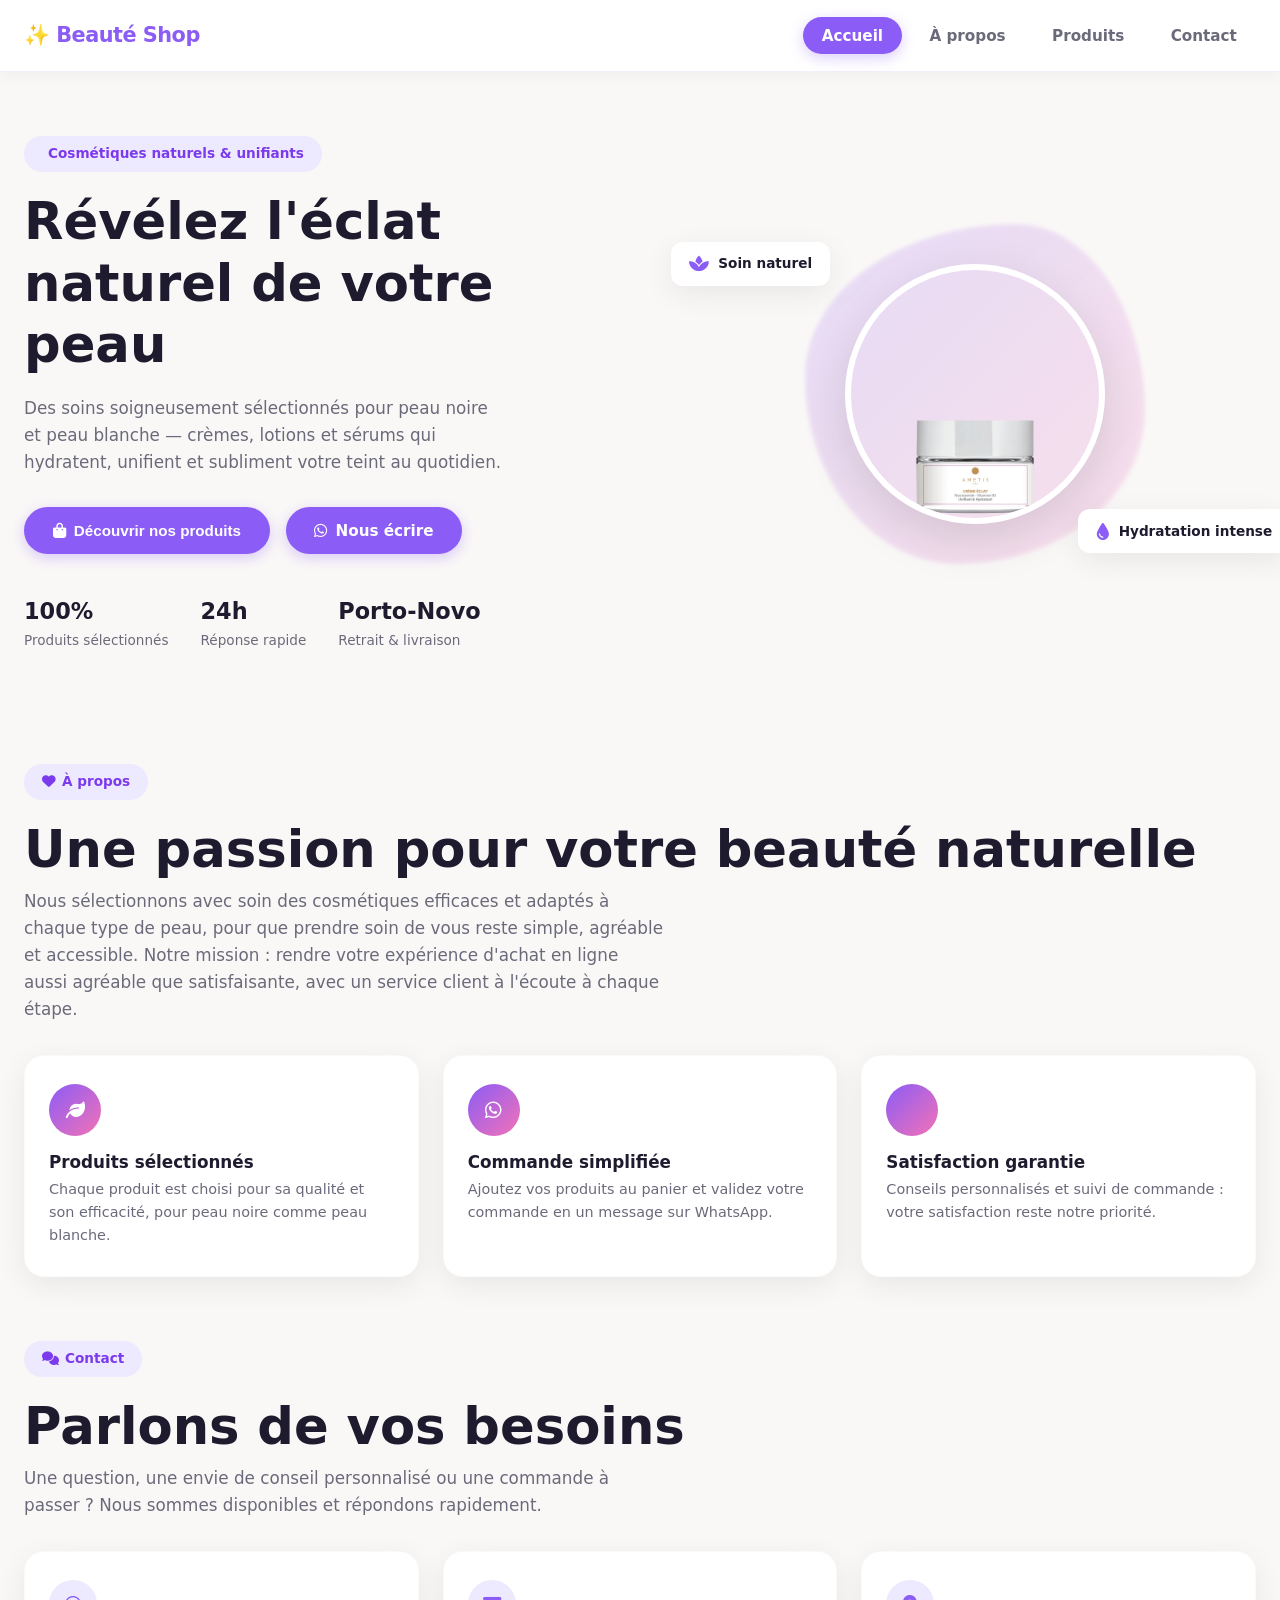
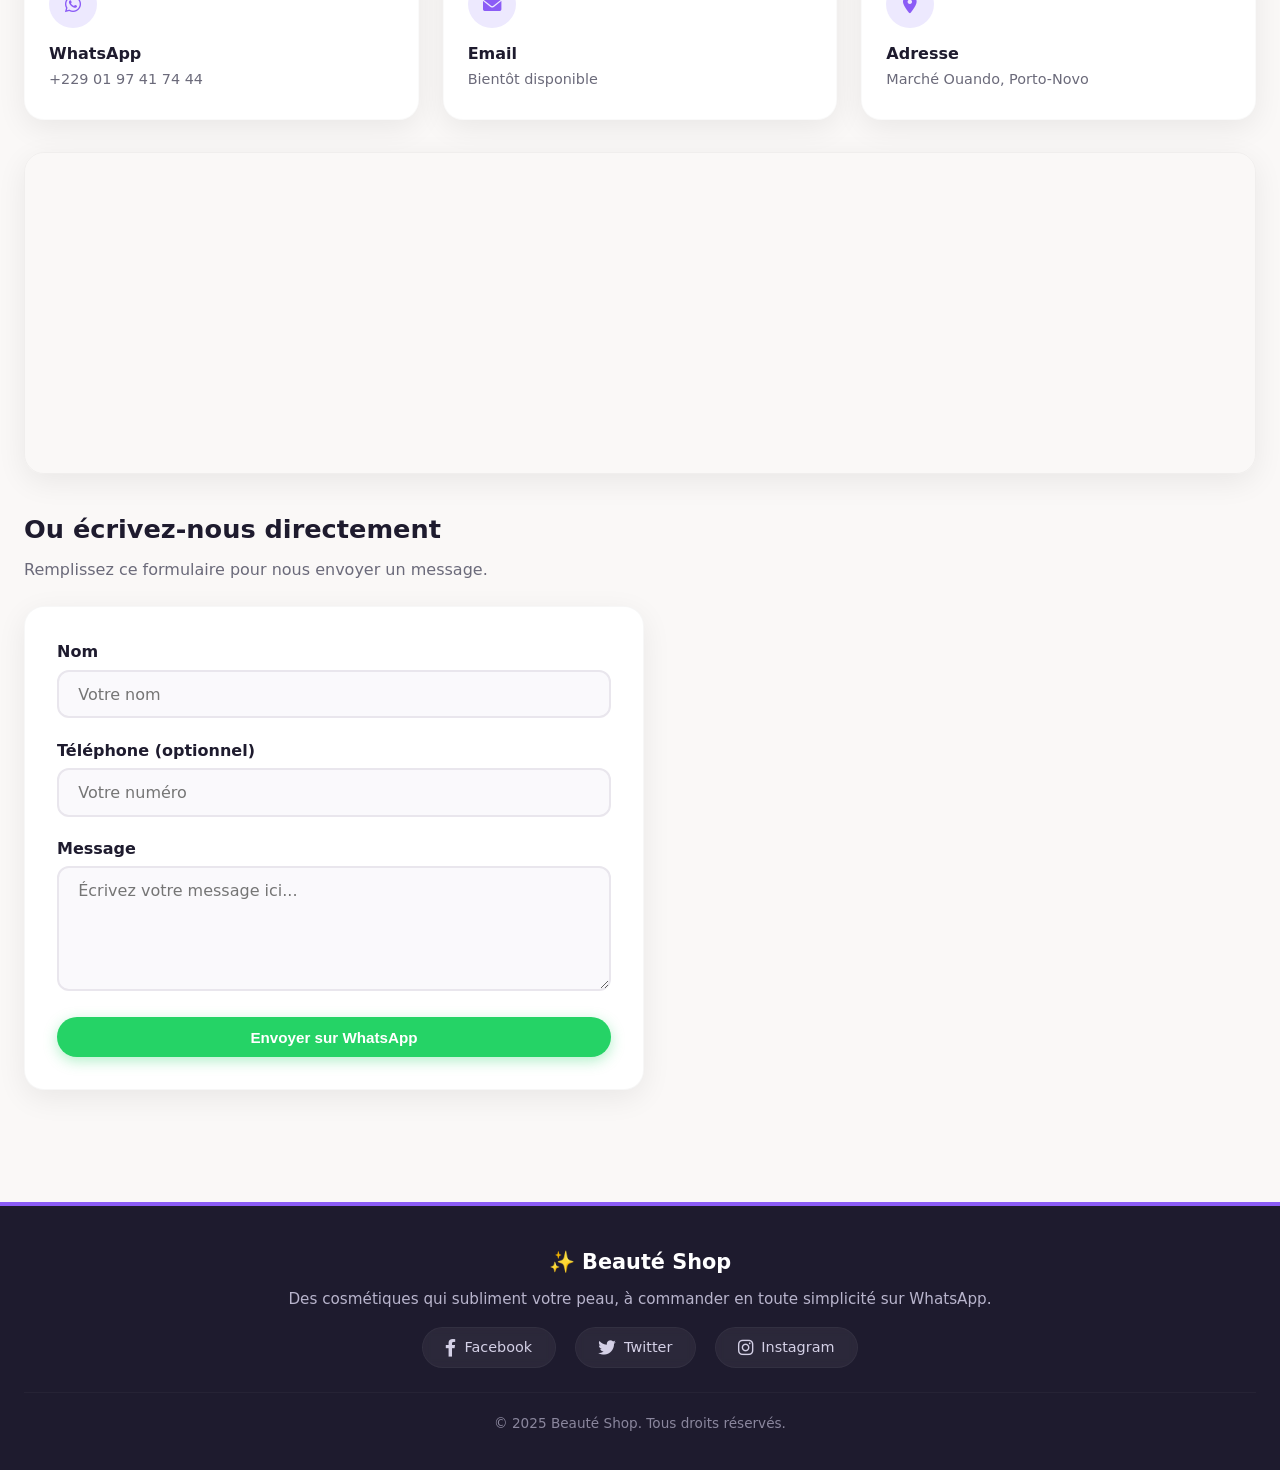
==== commit 3976eda2: "gg" ====
--- a/index.html
+++ b/index.html
@@ -1313,7 +1313,7 @@
                     <button class="btn" onclick="window.location.href='produit.html'">
                         <i class="fa-solid fa-bag-shopping"></i> Découvrir nos produits
                     </button>
-                    <a href="https://wa.me/2290197417444" target="_blank" class="btn hero-btn-secondary">
+                    <a href="#contact" target="_blank" class="btn hero-btn-secondary">
                         <i class="fa-brands fa-whatsapp"></i> Nous écrire
                     </a>
                 </div>
@@ -1400,7 +1400,7 @@
             </iframe>
         </div>
 
-        <h2 class="form-title">Ou écrivez-nous directement</h2>
+        <h2 class="form-title" id="contacct">Ou écrivez-nous directement</h2>
         <p class="form-subtitle">Remplissez ce formulaire pour nous envoyer un message.</p>
 
         <form id="contactForm" class="contact-form">
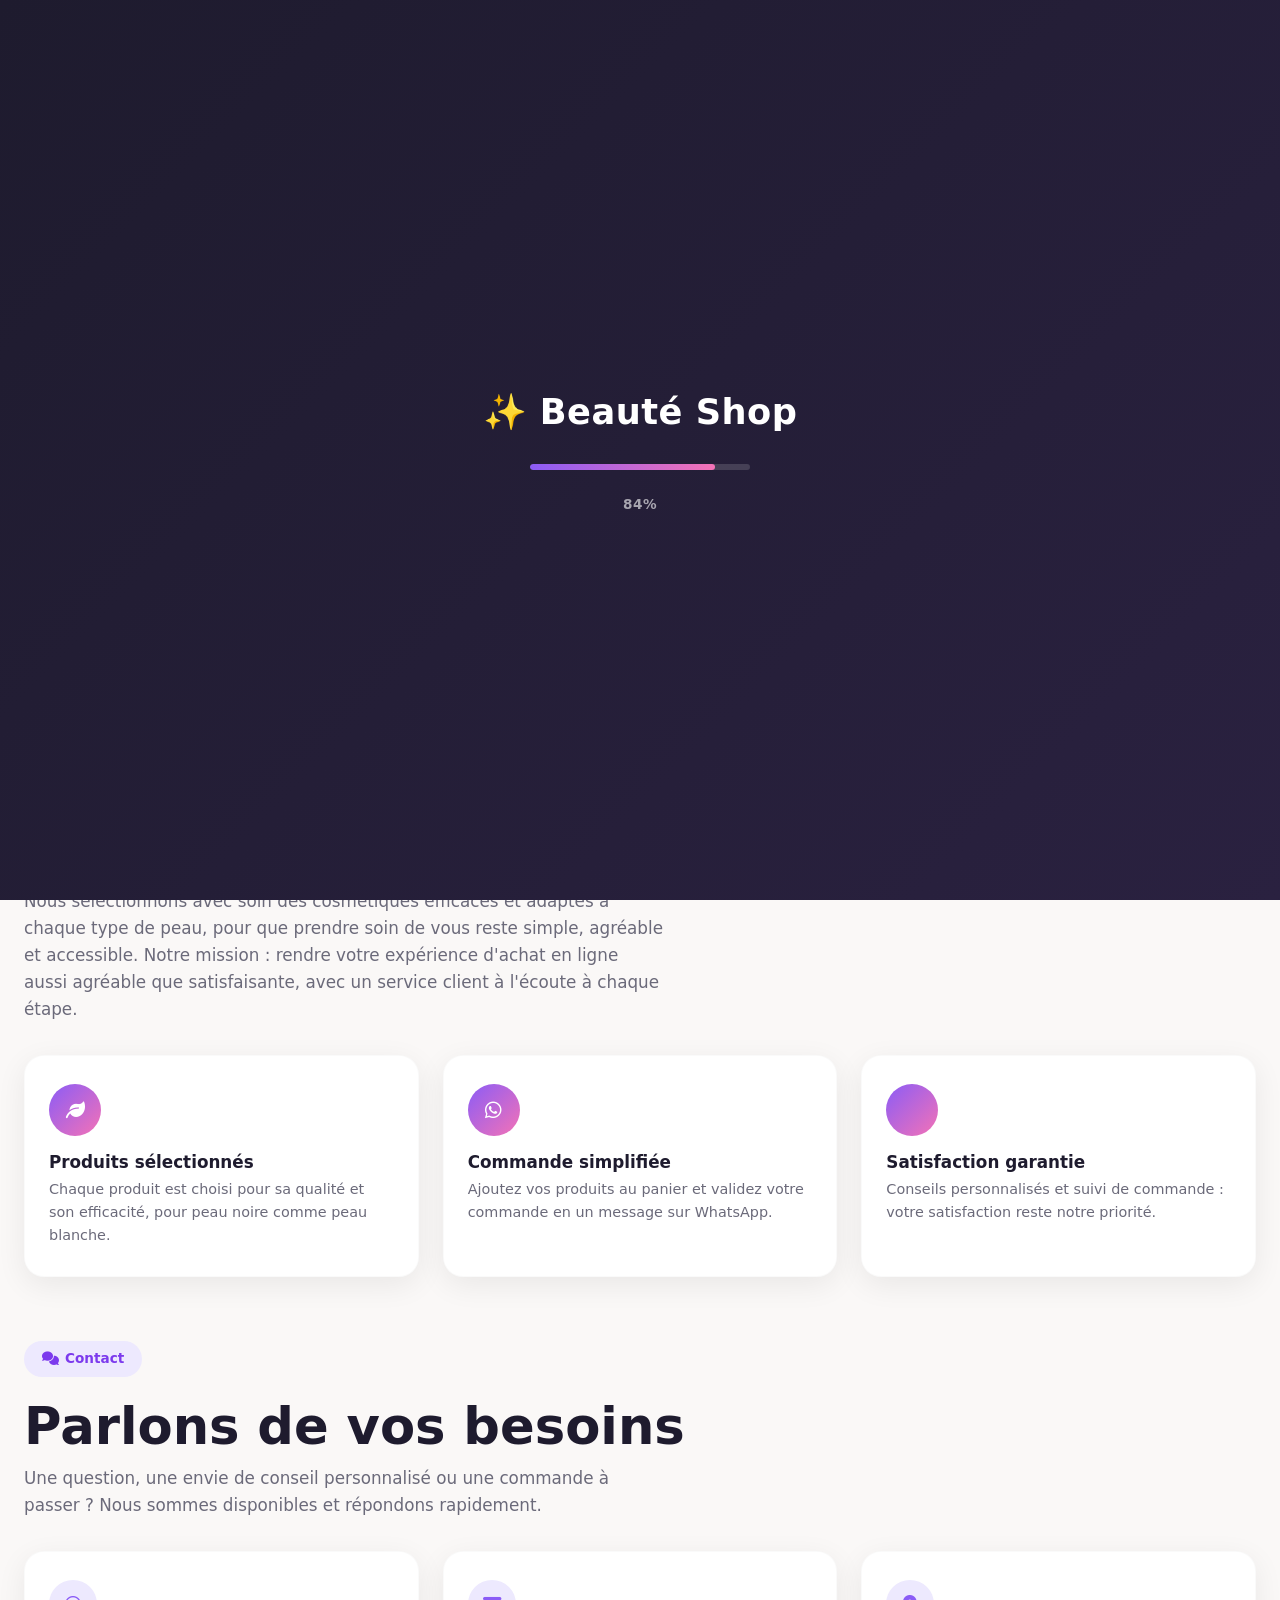
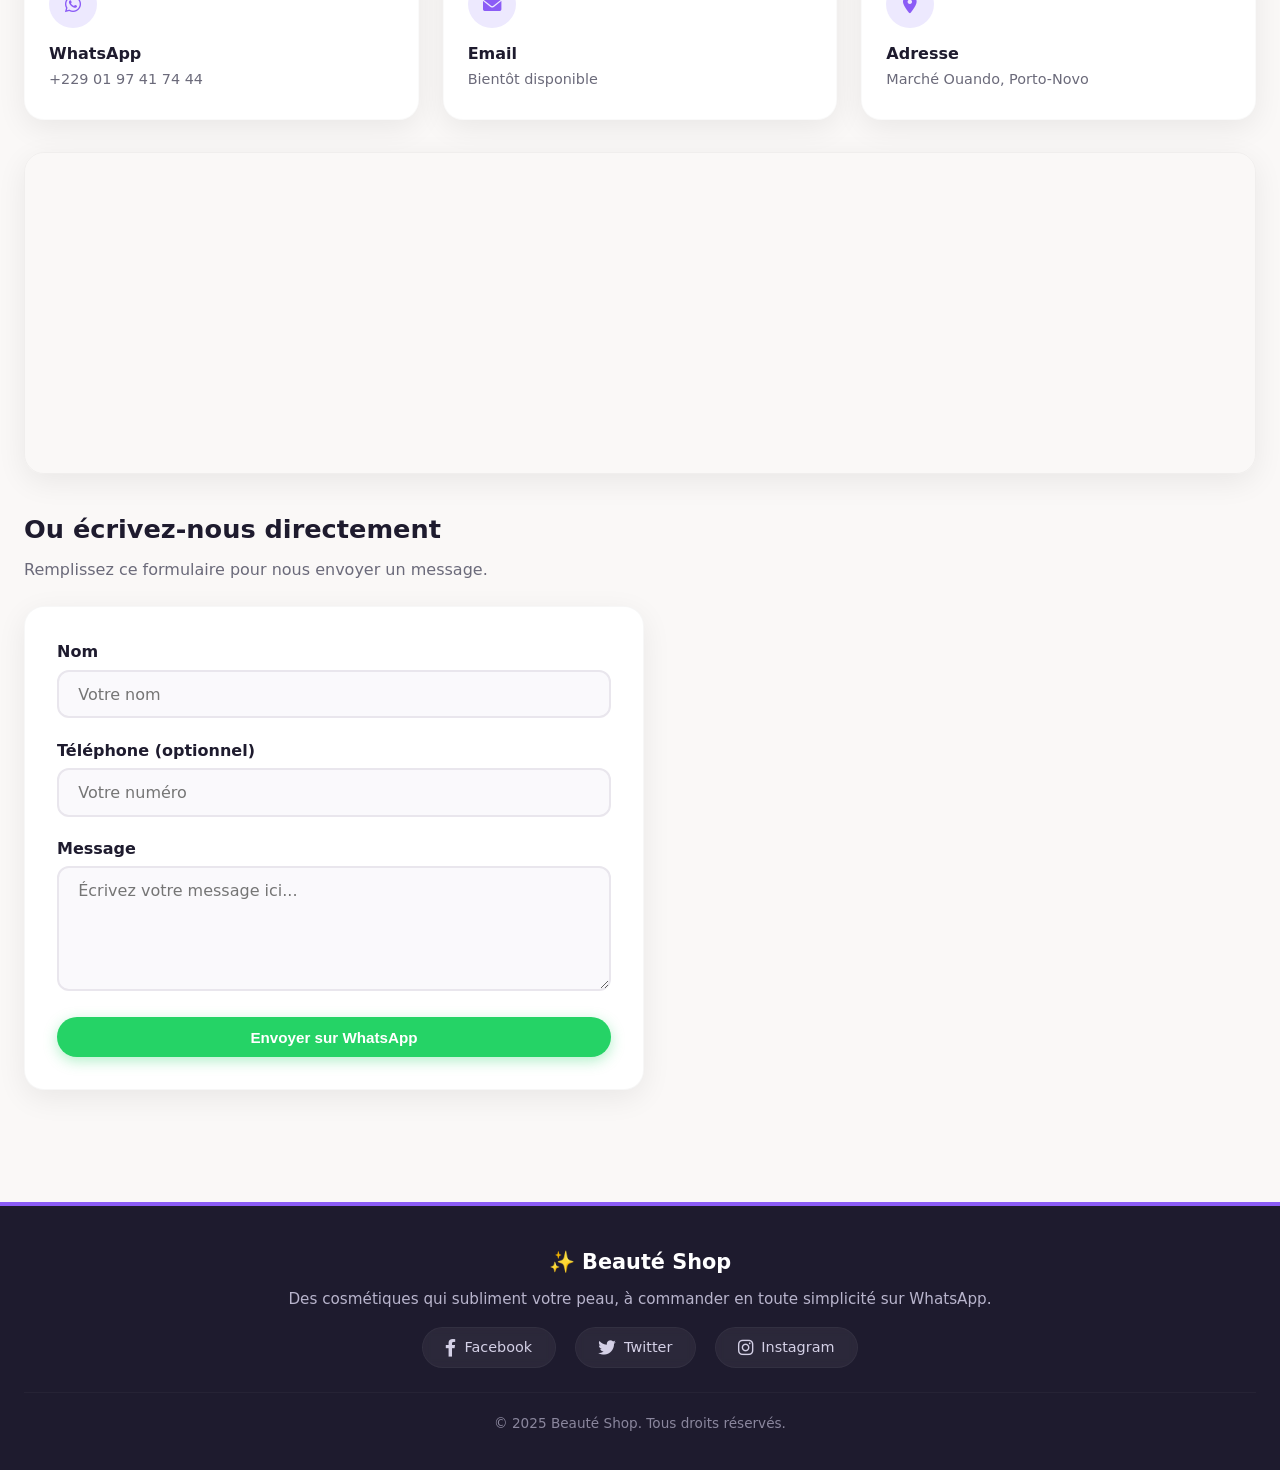
==== commit 6f2ebe63: "eee" ====
--- a/index.html
+++ b/index.html
@@ -1313,7 +1313,7 @@
                     <button class="btn" onclick="window.location.href='produit.html'">
                         <i class="fa-solid fa-bag-shopping"></i> Découvrir nos produits
                     </button>
-                    <a href="#contact" target="_blank" class="btn hero-btn-secondary">
+                    <a href="https://wa.me/2290197417444" target="_blank" class="btn hero-btn-secondary">
                         <i class="fa-brands fa-whatsapp"></i> Nous écrire
                     </a>
                 </div>
